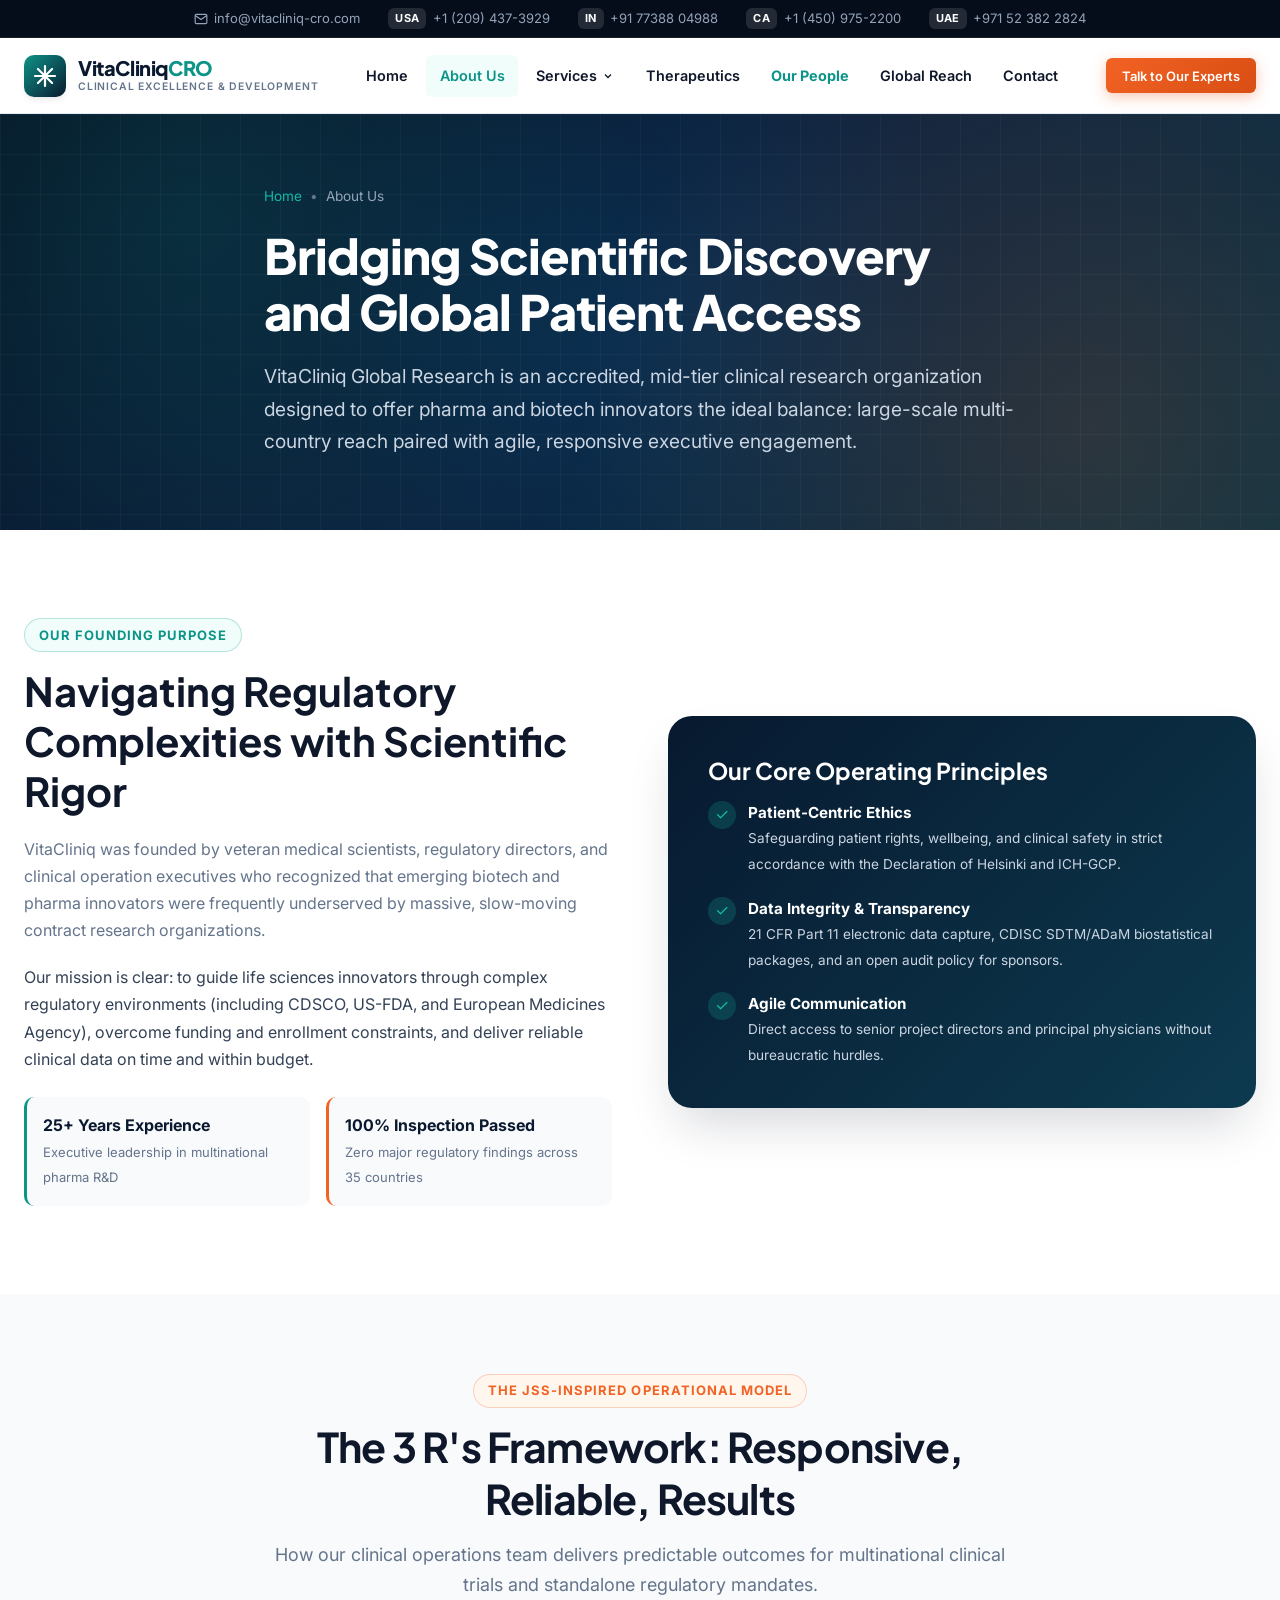
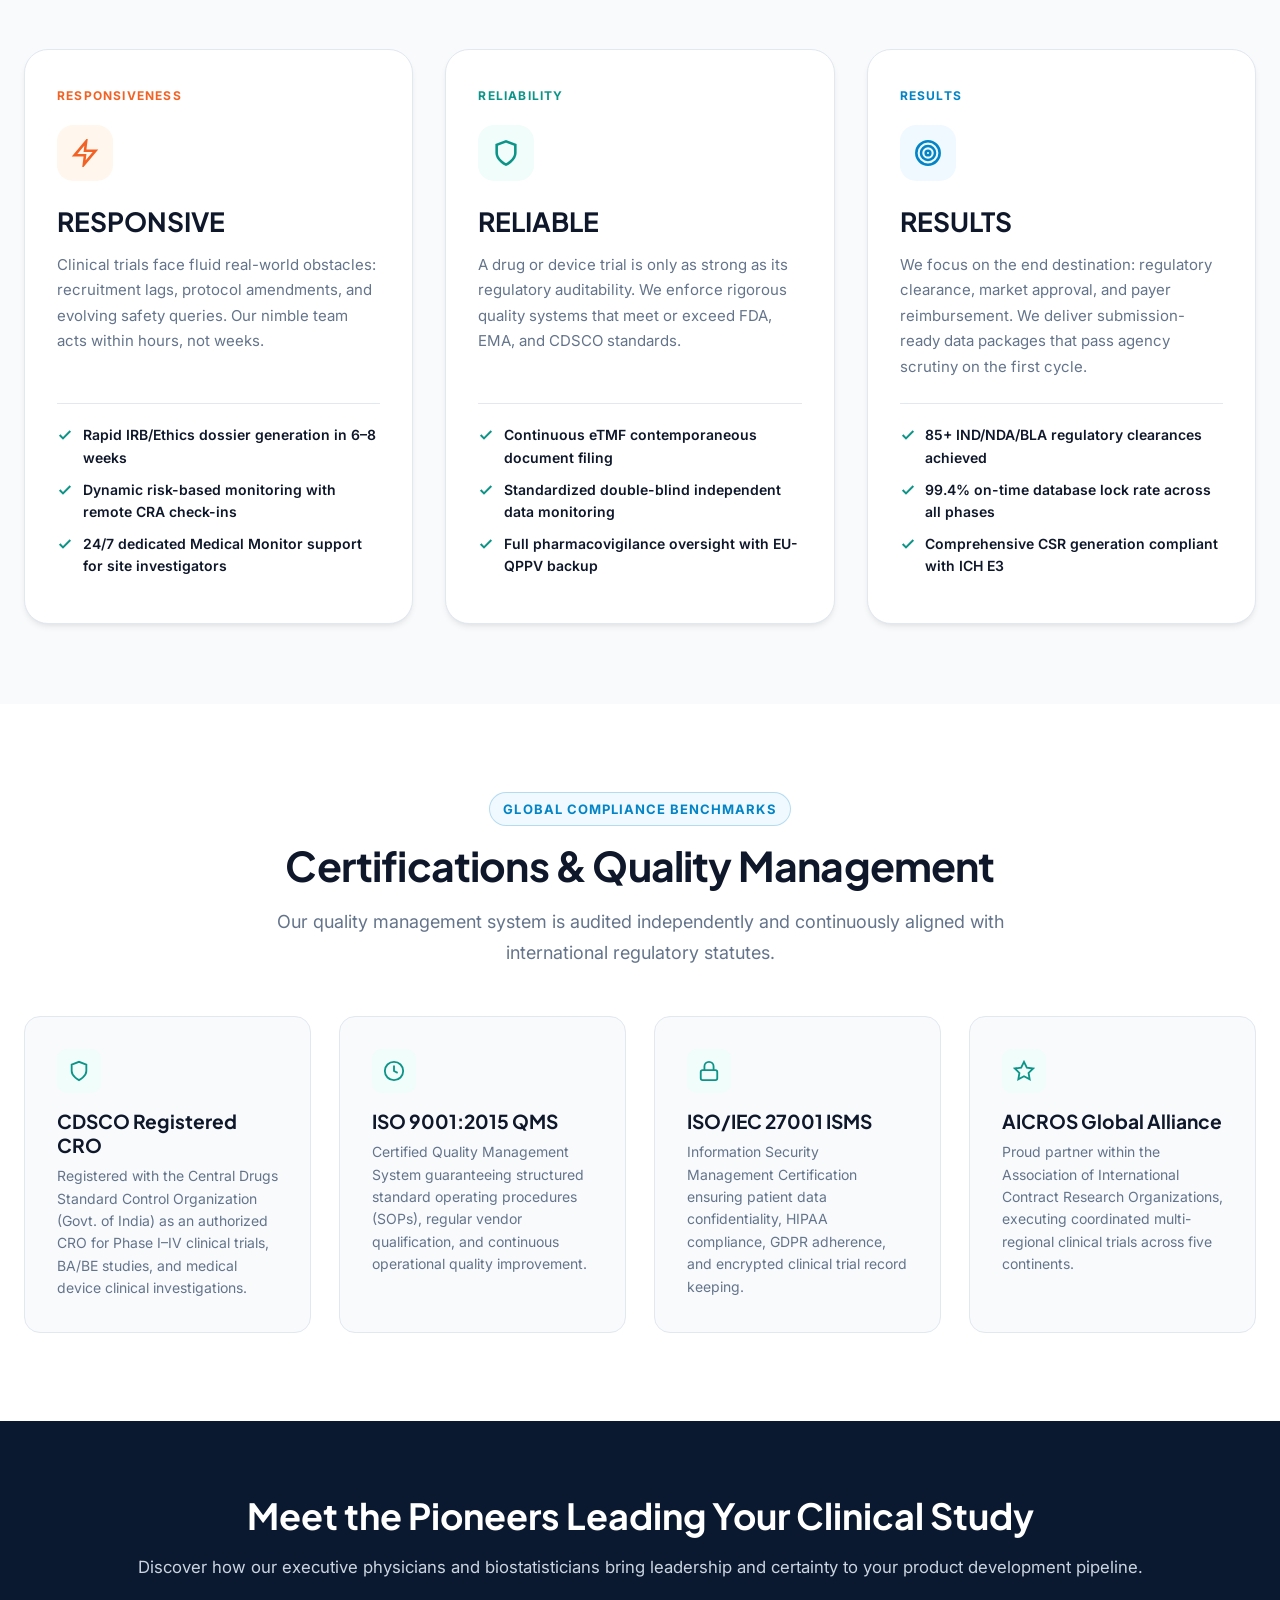
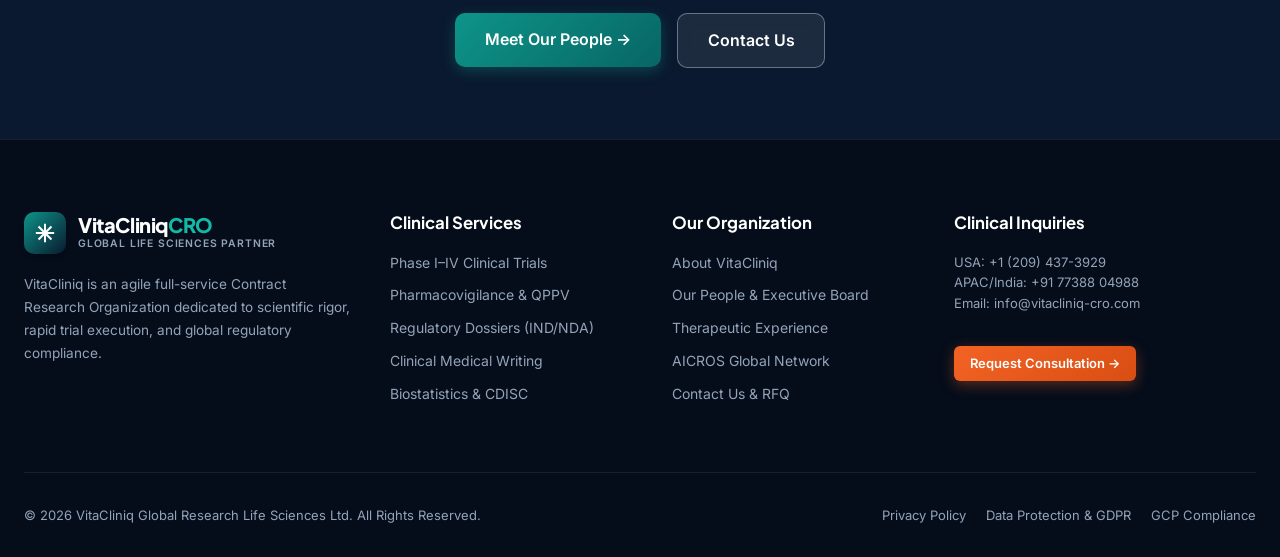
==== about.html @ 027fb586 "Initial commit: VitaCliniq Global Research suite" ====
<!DOCTYPE html>
<html lang="en">
<head>
  <meta charset="UTF-8">
  <meta name="viewport" content="width=device-width, initial-scale=1.0">
  <title>About Us | VitaCliniq Global Research CRO</title>
  <meta name="description" content="Learn about VitaCliniq Global Research, our mission, scientific governance, CDSCO/FDA compliance, and the 3 R's methodology: Responsive, Reliable, Results.">
  <link rel="icon" type="image/svg+xml" href="data:image/svg+xml,<svg xmlns='http://www.w3.org/2000/svg' viewBox='0 0 24 24' fill='%230d9488'><path d='M19 10.5V8.8C19 4.9 15.9 1.8 12 1.8S5 4.9 5 8.8v1.7C3.3 11.2 2 13 2 15c0 2.8 2.2 5 5 5h10c2.8 0 5-2.2 5-5 0-2-1.3-3.8-3-4.5z'/></svg>">
  <link rel="preconnect" href="https://fonts.googleapis.com">
  <link rel="preconnect" href="https://fonts.gstatic.com" crossorigin>
  <link href="https://fonts.googleapis.com/css2?family=Inter:wght@400;500;600;700&family=Plus+Jakarta+Sans:wght@600;700;800&display=swap" rel="stylesheet">
  <link rel="stylesheet" href="css/style.css">
</head>
<body>

  <!-- Top Announcement Bar -->
    <!-- Top Announcement Bar -->
  <aside class="top-bar" aria-label="International Contact Information">
    <div class="container top-bar-content">
      <div class="top-bar-contacts">
        <span class="contact-item">
          <svg width="14" height="14" viewBox="0 0 24 24" fill="none" stroke="currentColor" stroke-width="2"><path d="M4 4h16c1.1 0 2 .9 2 2v12c0 1.1-.9 2-2 2H4c-1.1 0-2-.9-2-2V6c0-1.1.9-2 2-2z"/><polyline points="22,6 12,13 2,6"/></svg>
          <a href="mailto:info@vitacliniq-cro.com">info@vitacliniq-cro.com</a>
        </span>
        <span class="contact-item"><span class="contact-badge">USA</span> <a href="tel:+12094373929">+1 (209) 437-3929</a></span>
        <span class="contact-item"><span class="contact-badge">IN</span> <a href="tel:+917738804988">+91 77388 04988</a></span>
        <span class="contact-item"><span class="contact-badge">CA</span> <a href="tel:+14509752200">+1 (450) 975-2200</a></span>
        <span class="contact-item"><span class="contact-badge">UAE</span> <a href="tel:+971523822824">+971 52 382 2824</a></span>
      </div>
    </div>
  </aside>

  <!-- Sticky Header -->
  <header class="site-header" role="banner">
    <div class="container navbar">
      <a href="index.html" class="brand-logo" aria-label="VitaCliniq Global Research Homepage">
        <div class="logo-icon" aria-hidden="true">
          <svg width="24" height="24" viewBox="0 0 24 24" fill="none" stroke="currentColor" stroke-width="2.2" stroke-linecap="round" stroke-linejoin="round">
            <path d="M12 2v20M2 12h20M4.93 4.93l14.14 14.14M19.07 4.93L4.93 19.07"/>
          </svg>
        </div>
        <div class="brand-text">
          <span class="brand-name">VitaCliniq<span>CRO</span></span>
          <span class="brand-tagline">Clinical Excellence &amp; Development</span>
        </div>
      </a>

      <nav class="nav-menu" role="navigation" aria-label="Primary Navigation">
        <div class="nav-item"><a href="index.html" class="nav-link">Home</a></div>
        <div class="nav-item"><a href="about.html" class="nav-link active">About Us</a></div>
        <div class="nav-item has-dropdown">
          <a href="services.html" class="nav-link">
            Services
            <svg width="12" height="12" viewBox="0 0 24 24" fill="none" stroke="currentColor" stroke-width="2.5"><polyline points="6 9 12 15 18 9"/></svg>
          </a>
          <div class="dropdown-menu">
            <a href="services.html#clinical-trials" class="dropdown-item">Clinical Trials (Phase I–IV)<span class="item-desc">FIH, MRCTs, Monitoring &amp; Feasibility</span></a>
            <a href="services.html#pharmacovigilance" class="dropdown-item">Pharmacovigilance &amp; Safety<span class="item-desc">ICSR, QPPV, RMP &amp; Signal Detection</span></a>
            <a href="services.html#regulatory" class="dropdown-item">Regulatory Affairs<span class="item-desc">FDA IND/NDA, EMA, CDSCO &amp; CE Marking</span></a>
            <a href="services.html#medical-writing" class="dropdown-item">Medical Writing<span class="item-desc">Protocols, CSR, IB &amp; CER Documentation</span></a>
            <a href="services.html#biometrics" class="dropdown-item">Biometrics &amp; Data Science<span class="item-desc">EDC, CDISC SDTM/ADaM &amp; Biostatistics</span></a>
            <a href="services.html#devices" class="dropdown-item">Medical Devices &amp; EU-MDR<span class="item-desc">ISO 14155, CEP/CER &amp; Notified Body Submissions</span></a>
          </div>
        </div>
        <div class="nav-item"><a href="therapeutics.html" class="nav-link">Therapeutics</a></div>
        <div class="nav-item"><a href="our-people.html" class="nav-link" style="color: var(--teal-primary); font-weight: 700;">Our People</a></div>
        <div class="nav-item"><a href="global-reach.html" class="nav-link">Global Reach</a></div>
        <div class="nav-item"><a href="contact.html" class="nav-link">Contact</a></div>

        <div class="mobile-drawer-cta">
          <a href="contact.html" class="btn btn-accent btn-lg" style="width: 100%;">Talk to Our Experts</a>
        </div>
      </nav>

      <div class="header-actions">
        <a href="contact.html" class="btn btn-accent btn-sm">Talk to Our Experts</a>
      </div>

      <button class="hamburger-btn" aria-label="Toggle navigation menu" aria-expanded="false">
        <span></span><span></span><span></span>
      </button>
    </div>
  </header>

  <div class="nav-backdrop"></div>

  <!-- Page Hero Banner -->
  <section class="page-hero">
    <div class="hero-bg-shapes"></div>
    <div class="hero-grid-pattern"></div>
    <div class="container page-hero-content">
      <nav class="breadcrumb-trail" aria-label="Breadcrumb">
        <a href="index.html">Home</a>
        <span class="breadcrumb-sep">&bull;</span>
        <span>About Us</span>
      </nav>
      <h1 class="page-hero-title">Bridging Scientific Discovery and Global Patient Access</h1>
      <p class="page-hero-desc">
        VitaCliniq Global Research is an accredited, mid-tier clinical research organization designed to offer pharma and biotech innovators the ideal balance: large-scale multi-country reach paired with agile, responsive executive engagement.
      </p>
    </div>
  </section>

  <!-- Company Mission & Story (Clinexel & ProRelix Inspired) -->
  <section style="padding: 5.5rem 0; background: #ffffff;">
    <div class="container">
      <div style="display: grid; grid-template-columns: 1fr 1fr; gap: 3.5rem; align-items: center;" class="footprint-layout">
        <div>
          <span class="section-tag">Our Founding Purpose</span>
          <h2 style="font-size: clamp(1.85rem, 3.2vw, 2.5rem); margin-bottom: 1.25rem;">Navigating Regulatory Complexities with Scientific Rigor</h2>
          <p style="color: var(--text-muted); line-height: 1.7; margin-bottom: 1.25rem;">
            VitaCliniq was founded by veteran medical scientists, regulatory directors, and clinical operation executives who recognized that emerging biotech and pharma innovators were frequently underserved by massive, slow-moving contract research organizations.
          </p>
          <p style="color: var(--text-body); line-height: 1.7; margin-bottom: 1.5rem;">
            Our mission is clear: to guide life sciences innovators through complex regulatory environments (including CDSCO, US-FDA, and European Medicines Agency), overcome funding and enrollment constraints, and deliver reliable clinical data on time and within budget.
          </p>
          <div style="display: grid; grid-template-columns: 1fr 1fr; gap: 1rem;">
            <div style="padding: 1rem; background: var(--bg-body); border-radius: var(--radius-md); border-left: 3px solid var(--teal-primary);">
              <strong style="color: var(--primary-navy); display: block; font-size: 1rem;">25+ Years Experience</strong>
              <span style="font-size: 0.8125rem; color: var(--text-muted);">Executive leadership in multinational pharma R&amp;D</span>
            </div>
            <div style="padding: 1rem; background: var(--bg-body); border-radius: var(--radius-md); border-left: 3px solid var(--orange-accent);">
              <strong style="color: var(--primary-navy); display: block; font-size: 1rem;">100% Inspection Passed</strong>
              <span style="font-size: 0.8125rem; color: var(--text-muted);">Zero major regulatory findings across 35 countries</span>
            </div>
          </div>
        </div>

        <div style="background: linear-gradient(135deg, #07192f 0%, #0d3a4f 100%); padding: 2.5rem; border-radius: var(--radius-xl); color: #fff; box-shadow: var(--shadow-xl);">
          <h3 style="color: #fff; font-size: 1.45rem; margin-bottom: 1rem;">Our Core Operating Principles</h3>
          <ul style="display: flex; flex-direction: column; gap: 1.25rem;">
            <li style="display: flex; gap: 0.75rem;">
              <div style="width: 28px; height: 28px; background: rgba(20,184,166,0.2); border-radius: 50%; display: flex; align-items: center; justify-content: center; color: var(--teal-accent); flex-shrink: 0;">✓</div>
              <div>
                <strong style="color: #fff; display: block; font-size: 0.95rem;">Patient-Centric Ethics</strong>
                <span style="font-size: 0.85rem; color: #cbd5e1;">Safeguarding patient rights, wellbeing, and clinical safety in strict accordance with the Declaration of Helsinki and ICH-GCP.</span>
              </div>
            </li>
            <li style="display: flex; gap: 0.75rem;">
              <div style="width: 28px; height: 28px; background: rgba(20,184,166,0.2); border-radius: 50%; display: flex; align-items: center; justify-content: center; color: var(--teal-accent); flex-shrink: 0;">✓</div>
              <div>
                <strong style="color: #fff; display: block; font-size: 0.95rem;">Data Integrity &amp; Transparency</strong>
                <span style="font-size: 0.85rem; color: #cbd5e1;">21 CFR Part 11 electronic data capture, CDISC SDTM/ADaM biostatistical packages, and an open audit policy for sponsors.</span>
              </div>
            </li>
            <li style="display: flex; gap: 0.75rem;">
              <div style="width: 28px; height: 28px; background: rgba(20,184,166,0.2); border-radius: 50%; display: flex; align-items: center; justify-content: center; color: var(--teal-accent); flex-shrink: 0;">✓</div>
              <div>
                <strong style="color: #fff; display: block; font-size: 0.95rem;">Agile Communication</strong>
                <span style="font-size: 0.85rem; color: #cbd5e1;">Direct access to senior project directors and principal physicians without bureaucratic hurdles.</span>
              </div>
            </li>
          </ul>
        </div>
      </div>
    </div>
  </section>

  <!-- The 3 R's Framework (JSS Inspiration) -->
  <section class="pillars-section" id="methodology">
    <div class="container">
      <div class="section-header">
        <span class="section-tag tag-orange">The JSS-Inspired Operational Model</span>
        <h2 class="section-title">The 3 R's Framework: Responsive, Reliable, Results</h2>
        <p class="section-subtitle">
          How our clinical operations team delivers predictable outcomes for multinational clinical trials and standalone regulatory mandates.
        </p>
      </div>

      <div class="pillars-grid">
        <article class="pillar-card pillar-responsive">
          <span class="pillar-tag">Responsiveness</span>
          <div class="pillar-icon-box">
            <svg width="28" height="28" viewBox="0 0 24 24" fill="none" stroke="currentColor" stroke-width="2.2"><polygon points="13 2 3 14 12 14 11 22 21 10 12 10 13 2"/></svg>
          </div>
          <h3 class="pillar-title">RESPONSIVE</h3>
          <p class="pillar-desc">
            Clinical trials face fluid real-world obstacles: recruitment lags, protocol amendments, and evolving safety queries. Our nimble team acts within hours, not weeks.
          </p>
          <div class="pillar-points">
            <div class="pillar-point-item"><svg width="16" height="16" viewBox="0 0 24 24" fill="none" stroke="currentColor" stroke-width="3"><polyline points="20 6 9 17 4 12"/></svg><span>Rapid IRB/Ethics dossier generation in 6–8 weeks</span></div>
            <div class="pillar-point-item"><svg width="16" height="16" viewBox="0 0 24 24" fill="none" stroke="currentColor" stroke-width="3"><polyline points="20 6 9 17 4 12"/></svg><span>Dynamic risk-based monitoring with remote CRA check-ins</span></div>
            <div class="pillar-point-item"><svg width="16" height="16" viewBox="0 0 24 24" fill="none" stroke="currentColor" stroke-width="3"><polyline points="20 6 9 17 4 12"/></svg><span>24/7 dedicated Medical Monitor support for site investigators</span></div>
          </div>
        </article>

        <article class="pillar-card pillar-reliable">
          <span class="pillar-tag">Reliability</span>
          <div class="pillar-icon-box">
            <svg width="28" height="28" viewBox="0 0 24 24" fill="none" stroke="currentColor" stroke-width="2.2"><path d="M12 22s8-4 8-10V5l-8-3-8 3v7c0 6 8 10 8 10z"/></svg>
          </div>
          <h3 class="pillar-title">RELIABLE</h3>
          <p class="pillar-desc">
            A drug or device trial is only as strong as its regulatory auditability. We enforce rigorous quality systems that meet or exceed FDA, EMA, and CDSCO standards.
          </p>
          <div class="pillar-points">
            <div class="pillar-point-item"><svg width="16" height="16" viewBox="0 0 24 24" fill="none" stroke="currentColor" stroke-width="3"><polyline points="20 6 9 17 4 12"/></svg><span>Continuous eTMF contemporaneous document filing</span></div>
            <div class="pillar-point-item"><svg width="16" height="16" viewBox="0 0 24 24" fill="none" stroke="currentColor" stroke-width="3"><polyline points="20 6 9 17 4 12"/></svg><span>Standardized double-blind independent data monitoring</span></div>
            <div class="pillar-point-item"><svg width="16" height="16" viewBox="0 0 24 24" fill="none" stroke="currentColor" stroke-width="3"><polyline points="20 6 9 17 4 12"/></svg><span>Full pharmacovigilance oversight with EU-QPPV backup</span></div>
          </div>
        </article>

        <article class="pillar-card pillar-results">
          <span class="pillar-tag">Results</span>
          <div class="pillar-icon-box">
            <svg width="28" height="28" viewBox="0 0 24 24" fill="none" stroke="currentColor" stroke-width="2.2"><circle cx="12" cy="12" r="10"/><circle cx="12" cy="12" r="6"/><circle cx="12" cy="12" r="2"/></svg>
          </div>
          <h3 class="pillar-title">RESULTS</h3>
          <p class="pillar-desc">
            We focus on the end destination: regulatory clearance, market approval, and payer reimbursement. We deliver submission-ready data packages that pass agency scrutiny on the first cycle.
          </p>
          <div class="pillar-points">
            <div class="pillar-point-item"><svg width="16" height="16" viewBox="0 0 24 24" fill="none" stroke="currentColor" stroke-width="3"><polyline points="20 6 9 17 4 12"/></svg><span>85+ IND/NDA/BLA regulatory clearances achieved</span></div>
            <div class="pillar-point-item"><svg width="16" height="16" viewBox="0 0 24 24" fill="none" stroke="currentColor" stroke-width="3"><polyline points="20 6 9 17 4 12"/></svg><span>99.4% on-time database lock rate across all phases</span></div>
            <div class="pillar-point-item"><svg width="16" height="16" viewBox="0 0 24 24" fill="none" stroke="currentColor" stroke-width="3"><polyline points="20 6 9 17 4 12"/></svg><span>Comprehensive CSR generation compliant with ICH E3</span></div>
          </div>
        </article>
      </div>
    </div>
  </section>

  <!-- Quality & Certifications Section (Clinexel style) -->
  <section style="padding: 5.5rem 0; background: #ffffff;">
    <div class="container">
      <div class="section-header">
        <span class="section-tag tag-blue">Global Compliance Benchmarks</span>
        <h2 class="section-title">Certifications &amp; Quality Management</h2>
        <p class="section-subtitle">
          Our quality management system is audited independently and continuously aligned with international regulatory statutes.
        </p>
      </div>

      <div style="display: grid; grid-template-columns: repeat(auto-fit, minmax(280px, 1fr)); gap: 1.75rem;">
        <div style="background: var(--bg-body); border: 1px solid var(--border-light); padding: 2rem; border-radius: var(--radius-lg);">
          <div style="width: 44px; height: 44px; background: var(--teal-light-bg); border-radius: var(--radius-md); display: flex; align-items: center; justify-content: center; color: var(--teal-primary); margin-bottom: 1rem;">
            <svg width="22" height="22" viewBox="0 0 24 24" fill="none" stroke="currentColor" stroke-width="2"><path d="M12 22s8-4 8-10V5l-8-3-8 3v7c0 6 8 10 8 10z"/></svg>
          </div>
          <h3 style="font-size: 1.2rem; margin-bottom: 0.5rem;">CDSCO Registered CRO</h3>
          <p style="font-size: 0.875rem; color: var(--text-muted); line-height: 1.6;">
            Registered with the Central Drugs Standard Control Organization (Govt. of India) as an authorized CRO for Phase I–IV clinical trials, BA/BE studies, and medical device clinical investigations.
          </p>
        </div>

        <div style="background: var(--bg-body); border: 1px solid var(--border-light); padding: 2rem; border-radius: var(--radius-lg);">
          <div style="width: 44px; height: 44px; background: var(--teal-light-bg); border-radius: var(--radius-md); display: flex; align-items: center; justify-content: center; color: var(--teal-primary); margin-bottom: 1rem;">
            <svg width="22" height="22" viewBox="0 0 24 24" fill="none" stroke="currentColor" stroke-width="2"><circle cx="12" cy="12" r="10"/><path d="M12 6v6l4 2"/></svg>
          </div>
          <h3 style="font-size: 1.2rem; margin-bottom: 0.5rem;">ISO 9001:2015 QMS</h3>
          <p style="font-size: 0.875rem; color: var(--text-muted); line-height: 1.6;">
            Certified Quality Management System guaranteeing structured standard operating procedures (SOPs), regular vendor qualification, and continuous operational quality improvement.
          </p>
        </div>

        <div style="background: var(--bg-body); border: 1px solid var(--border-light); padding: 2rem; border-radius: var(--radius-lg);">
          <div style="width: 44px; height: 44px; background: var(--teal-light-bg); border-radius: var(--radius-md); display: flex; align-items: center; justify-content: center; color: var(--teal-primary); margin-bottom: 1rem;">
            <svg width="22" height="22" viewBox="0 0 24 24" fill="none" stroke="currentColor" stroke-width="2"><rect x="3" y="11" width="18" height="11" rx="2" ry="2"/><path d="M7 11V7a5 5 0 0 1 10 0v4"/></svg>
          </div>
          <h3 style="font-size: 1.2rem; margin-bottom: 0.5rem;">ISO/IEC 27001 ISMS</h3>
          <p style="font-size: 0.875rem; color: var(--text-muted); line-height: 1.6;">
            Information Security Management Certification ensuring patient data confidentiality, HIPAA compliance, GDPR adherence, and encrypted clinical trial record keeping.
          </p>
        </div>

        <div style="background: var(--bg-body); border: 1px solid var(--border-light); padding: 2rem; border-radius: var(--radius-lg);">
          <div style="width: 44px; height: 44px; background: var(--teal-light-bg); border-radius: var(--radius-md); display: flex; align-items: center; justify-content: center; color: var(--teal-primary); margin-bottom: 1rem;">
            <svg width="22" height="22" viewBox="0 0 24 24" fill="none" stroke="currentColor" stroke-width="2"><polygon points="12 2 15.09 8.26 22 9.27 17 14.14 18.18 21.02 12 17.77 5.82 21.02 7 14.14 2 9.27 8.91 8.26 12 2"/></svg>
          </div>
          <h3 style="font-size: 1.2rem; margin-bottom: 0.5rem;">AICROS Global Alliance</h3>
          <p style="font-size: 0.875rem; color: var(--text-muted); line-height: 1.6;">
            Proud partner within the Association of International Contract Research Organizations, executing coordinated multi-regional clinical trials across five continents.
          </p>
        </div>
      </div>
    </div>
  </section>

  <!-- CTA Banner -->
  <section style="background: var(--primary-navy); color: #fff; padding: 4.5rem 0; text-align: center;">
    <div class="container container-narrow">
      <h2 style="font-size: 2.25rem; color: #fff; margin-bottom: 1rem;">Meet the Pioneers Leading Your Clinical Study</h2>
      <p style="color: #cbd5e1; font-size: 1.05rem; margin-bottom: 2rem;">
        Discover how our executive physicians and biostatisticians bring leadership and certainty to your product development pipeline.
      </p>
      <div style="display: flex; gap: 1rem; justify-content: center; flex-wrap: wrap;">
        <a href="our-people.html" class="btn btn-primary btn-lg">Meet Our People &rarr;</a>
        <a href="contact.html" class="btn btn-outline-white btn-lg">Contact Us</a>
      </div>
    </div>
  </section>

  <!-- Footer -->
  <footer class="site-footer">
    <div class="container">
      <div class="footer-top-grid">
        <div class="footer-brand-col">
          <div class="brand-logo" style="margin-bottom: 1rem;">
            <div class="logo-icon"><svg width="22" height="22" viewBox="0 0 24 24" fill="none" stroke="currentColor" stroke-width="2.2"><path d="M12 2v20M2 12h20M4.93 4.93l14.14 14.14M19.07 4.93L4.93 19.07"/></svg></div>
            <div class="brand-text">
              <span class="brand-name" style="color: #fff;">VitaCliniq<span style="color: var(--teal-accent);">CRO</span></span>
              <span class="brand-tagline" style="color: #94a3b8;">Global Life Sciences Partner</span>
            </div>
          </div>
          <p>VitaCliniq is an agile full-service Contract Research Organization dedicated to scientific rigor, rapid trial execution, and global regulatory compliance.</p>
        </div>
        <div>
          <h4 class="footer-title">Clinical Services</h4>
          <ul class="footer-links-list">
            <li><a href="services.html#clinical-trials">Phase I–IV Clinical Trials</a></li>
            <li><a href="services.html#pharmacovigilance">Pharmacovigilance &amp; QPPV</a></li>
            <li><a href="services.html#regulatory">Regulatory Dossiers (IND/NDA)</a></li>
            <li><a href="services.html#medical-writing">Clinical Medical Writing</a></li>
            <li><a href="services.html#biometrics">Biostatistics &amp; CDISC</a></li>
          </ul>
        </div>
        <div>
          <h4 class="footer-title">Our Organization</h4>
          <ul class="footer-links-list">
            <li><a href="about.html">About VitaCliniq</a></li>
            <li><a href="our-people.html">Our People &amp; Executive Board</a></li>
            <li><a href="therapeutics.html">Therapeutic Experience</a></li>
            <li><a href="global-reach.html">AICROS Global Network</a></li>
            <li><a href="contact.html">Contact Us &amp; RFQ</a></li>
          </ul>
        </div>
        <div class="footer-newsletter">
          <h4 class="footer-title">Clinical Inquiries</h4>
          <p>USA: +1 (209) 437-3929<br>APAC/India: +91 77388 04988<br>Email: info@vitacliniq-cro.com</p>
          <a href="contact.html" class="btn btn-accent btn-sm" style="margin-top: 1rem;">Request Consultation &rarr;</a>
        </div>
      </div>
      <div class="footer-bottom-bar">
        <div>&copy; 2026 VitaCliniq Global Research Life Sciences Ltd. All Rights Reserved.</div>
        <div class="footer-legal-links">
          <a href="#">Privacy Policy</a>
          <a href="#">Data Protection &amp; GDPR</a>
          <a href="#">GCP Compliance</a>
        </div>
      </div>
    </div>
  </footer>

  <script src="js/main.js"></script>
</body>
</html>
---- css/style.css ----
/* ==========================================================================
   CLINEXEL + JSS + PRORELIX SYNTHESIS CLINICAL RESEARCH ORGANIZATION TEMPLATE
   Theme: VitaCliniq Research Global CRO (Multi-Page & Fully Responsive)
   ========================================================================== */

:root {
  /* Core Clinical Brand Colors */
  --primary-navy: #0a192f;
  --primary-navy-dark: #050d1a;
  --primary-navy-light: #162c4e;
  
  /* ProRelix Life Science Teal */
  --teal-primary: #0d9488;
  --teal-accent: #14b8a6;
  --teal-dark: #086665;
  --teal-light-bg: #f0fdfa;
  --teal-glow: rgba(20, 184, 166, 0.25);

  /* JSS Energetic Clinical Orange */
  --orange-accent: #f26224;
  --orange-hover: #d94e13;
  --orange-light: #fff7ed;
  --orange-glow: rgba(242, 98, 36, 0.25);

  /* Clinexel Trust Blue */
  --blue-primary: #0284c7;
  --blue-light: #38bdf8;
  --blue-dark: #0369a1;
  --blue-light-bg: #f0f9ff;

  /* Neutrals & Typography */
  --text-dark: #0f172a;
  --text-body: #334155;
  --text-muted: #64748b;
  --text-light: #94a3b8;
  --text-white: #ffffff;

  --bg-body: #f8fafc;
  --bg-card: #ffffff;
  --bg-subtle: #f1f5f9;
  --bg-dark-surface: #0e1e38;

  --border-light: #e2e8f0;
  --border-medium: #cbd5e1;
  --border-focus: #0d9488;

  /* Elevations */
  --shadow-xs: 0 1px 2px 0 rgba(0, 0, 0, 0.05);
  --shadow-sm: 0 4px 6px -1px rgba(0, 0, 0, 0.07), 0 2px 4px -2px rgba(0, 0, 0, 0.05);
  --shadow-md: 0 10px 15px -3px rgba(0, 0, 0, 0.08), 0 4px 6px -4px rgba(0, 0, 0, 0.04);
  --shadow-lg: 0 20px 25px -5px rgba(0, 0, 0, 0.1), 0 8px 10px -6px rgba(0, 0, 0, 0.04);
  --shadow-xl: 0 25px 50px -12px rgba(15, 23, 42, 0.18);

  /* Radii & Transitions */
  --radius-sm: 6px;
  --radius-md: 10px;
  --radius-lg: 16px;
  --radius-xl: 24px;
  --radius-full: 9999px;

  --transition-fast: 0.15s ease-in-out;
  --transition-base: 0.25s ease-in-out;
  --transition-smooth: 0.35s cubic-bezier(0.16, 1, 0.3, 1);

  /* Fonts */
  --font-sans: 'Inter', -apple-system, BlinkMacSystemFont, 'Segoe UI', Roboto, Helvetica, Arial, sans-serif;
  --font-heading: 'Plus Jakarta Sans', var(--font-sans);
}

/* ==========================================================================
   Base Styles & Reset
   ========================================================================== */
*, *::before, *::after {
  box-sizing: border-box;
  margin: 0;
  padding: 0;
}

html {
  font-size: 16px;
  scroll-behavior: smooth;
  scroll-padding-top: 85px;
  -webkit-text-size-adjust: 100%;
}

body {
  font-family: var(--font-sans);
  color: var(--text-body);
  background-color: var(--bg-body);
  line-height: 1.6;
  overflow-x: hidden;
  width: 100%;
  position: relative;
  -webkit-font-smoothing: antialiased;
}

body.menu-open {
  overflow: hidden;
}

img, svg {
  display: block;
  max-width: 100%;
  height: auto;
}

a {
  color: inherit;
  text-decoration: none;
  transition: color var(--transition-fast), background-color var(--transition-fast), border-color var(--transition-fast);
}

/* Prevent iOS Zoom on Inputs */
button, input, select, textarea {
  font: inherit;
  color: inherit;
  font-size: 1rem;
}

button {
  cursor: pointer;
  border: none;
  background: none;
}

ul, ol {
  list-style: none;
}

.container {
  width: 100%;
  max-width: 1280px;
  margin-left: auto;
  margin-right: auto;
  padding-left: 1.5rem;
  padding-right: 1.5rem;
}

@media (max-width: 768px) {
  .container {
    padding-left: 1rem;
    padding-right: 1rem;
  }
}

/* ==========================================================================
   Typography & Shared Utilities
   ========================================================================== */
h1, h2, h3, h4, h5, h6 {
  font-family: var(--font-heading);
  color: var(--text-dark);
  font-weight: 700;
  line-height: 1.25;
}

.section-tag {
  display: inline-flex;
  align-items: center;
  gap: 0.5rem;
  font-size: 0.8125rem;
  font-weight: 700;
  text-transform: uppercase;
  letter-spacing: 0.08em;
  color: var(--teal-primary);
  background: var(--teal-light-bg);
  border: 1px solid rgba(13, 148, 136, 0.25);
  padding: 0.35rem 0.85rem;
  border-radius: var(--radius-full);
  margin-bottom: 0.85rem;
}

.section-tag.tag-orange {
  color: var(--orange-accent);
  background: var(--orange-light);
  border-color: rgba(242, 98, 36, 0.25);
}

.section-tag.tag-blue {
  color: var(--blue-primary);
  background: var(--blue-light-bg);
  border-color: rgba(2, 132, 199, 0.25);
}

.section-header {
  text-align: center;
  max-width: 760px;
  margin: 0 auto 3rem auto;
}

.section-header.text-left {
  text-align: left;
  margin-left: 0;
}

.section-title {
  font-size: clamp(1.85rem, 3.2vw, 2.65rem);
  letter-spacing: -0.02em;
  margin-bottom: 1rem;
}

.section-subtitle {
  font-size: clamp(0.95rem, 1.8vw, 1.125rem);
  color: var(--text-muted);
  line-height: 1.7;
}

.text-gradient {
  background: linear-gradient(135deg, var(--teal-accent) 0%, #38bdf8 100%);
  -webkit-background-clip: text;
  -webkit-text-fill-color: transparent;
}

.text-gradient-warm {
  background: linear-gradient(135deg, var(--orange-accent) 0%, #f43f5e 100%);
  -webkit-background-clip: text;
  -webkit-text-fill-color: transparent;
}

/* Common Buttons */
.btn {
  display: inline-flex;
  align-items: center;
  justify-content: center;
  gap: 0.6rem;
  font-weight: 600;
  font-size: 0.9375rem;
  padding: 0.75rem 1.5rem;
  border-radius: var(--radius-md);
  transition: all var(--transition-base);
  text-align: center;
  white-space: nowrap;
}

.btn-primary {
  background: linear-gradient(135deg, var(--teal-primary), var(--teal-dark));
  color: var(--text-white);
  box-shadow: 0 4px 14px 0 rgba(13, 148, 136, 0.35);
}
.btn-primary:hover {
  transform: translateY(-2px);
  box-shadow: 0 6px 20px 0 rgba(13, 148, 136, 0.45);
  background: linear-gradient(135deg, var(--teal-accent), var(--teal-primary));
}

.btn-accent {
  background: linear-gradient(135deg, var(--orange-accent), var(--orange-hover));
  color: var(--text-white);
  box-shadow: 0 4px 14px 0 rgba(242, 98, 36, 0.35);
}
.btn-accent:hover {
  transform: translateY(-2px);
  box-shadow: 0 6px 20px 0 rgba(242, 98, 36, 0.45);
}

.btn-outline {
  border: 1.5px solid var(--border-medium);
  color: var(--text-dark);
  background: transparent;
}
.btn-outline:hover {
  background: var(--bg-card);
  border-color: var(--teal-primary);
  color: var(--teal-primary);
  transform: translateY(-2px);
  box-shadow: var(--shadow-sm);
}

.btn-outline-white {
  border: 1.5px solid rgba(255, 255, 255, 0.35);
  color: var(--text-white);
  background: rgba(255, 255, 255, 0.08);
  backdrop-filter: blur(8px);
}
.btn-outline-white:hover {
  background: rgba(255, 255, 255, 0.2);
  border-color: var(--text-white);
  transform: translateY(-2px);
}

.btn-sm {
  font-size: 0.8125rem;
  padding: 0.45rem 1rem;
  border-radius: var(--radius-sm);
}

.btn-lg {
  font-size: 1rem;
  padding: 0.85rem 1.85rem;
  border-radius: var(--radius-md);
}

/* ==========================================================================
   1. TOP ANNOUNCEMENT & CONTACT BAR (Clean & Fully Responsive)
   ========================================================================== */
.top-bar {
  background-color: var(--primary-navy-dark);
  color: var(--text-light);
  font-size: 0.8125rem;
  border-bottom: 1px solid rgba(255, 255, 255, 0.08);
  padding: 0.5rem 0;
  position: relative;
  z-index: 101;
  width: 100%;
}

.top-bar-content {
  display: flex;
  align-items: center;
  justify-content: center;
  width: 100%;
}

.top-bar-contacts,
.top-bar-left {
  display: flex;
  align-items: center;
  justify-content: center;
  gap: 0.85rem 1.75rem;
  flex-wrap: wrap;
  width: 100%;
}

.contact-item {
  display: inline-flex;
  align-items: center;
  gap: 0.4rem;
  white-space: nowrap;
}

.contact-item a {
  color: var(--text-light);
  transition: color var(--transition-fast);
}

.contact-item a:hover {
  color: var(--teal-accent);
}

.contact-badge {
  background: rgba(255, 255, 255, 0.12);
  padding: 0.12rem 0.45rem;
  border-radius: var(--radius-sm);
  font-weight: 700;
  color: var(--text-white);
  font-size: 0.6875rem;
  letter-spacing: 0.03em;
}

/* Tablet & Mobile Responsiveness */
@media (max-width: 768px) {
  .top-bar {
    padding: 0.45rem 0;
  }
  .top-bar-contacts,
  .top-bar-left {
    gap: 0.5rem 1.25rem;
    justify-content: center;
  }
}

@media (max-width: 520px) {
  .top-bar {
    padding: 0.4rem 0;
    font-size: 0.775rem;
  }
  .top-bar-contacts,
  .top-bar-left {
    gap: 0.4rem 0.85rem;
  }
  .contact-item svg {
    width: 13px;
    height: 13px;
  }
}

/* ==========================================================================
   2. MAIN STICKY NAVIGATION HEADER & MOBILE DRAWER
   ========================================================================== */
.site-header {
  position: sticky;
  top: 0;
  width: 100%;
  background: rgba(255, 255, 255, 0.96);
  backdrop-filter: blur(14px);
  -webkit-backdrop-filter: blur(14px);
  border-bottom: 1px solid var(--border-light);
  z-index: 100;
  transition: all var(--transition-base);
}

.site-header.scrolled {
  box-shadow: 0 4px 20px -2px rgba(15, 23, 42, 0.08);
  background: rgba(255, 255, 255, 0.98);
}

.navbar {
  display: flex;
  align-items: center;
  justify-content: space-between;
  height: 75px;
  gap: 1rem;
}

/* Brand Logo */
.brand-logo {
  display: flex;
  align-items: center;
  gap: 0.75rem;
  text-decoration: none;
  flex-shrink: 0;
}

.logo-icon {
  width: 42px;
  height: 42px;
  background: linear-gradient(135deg, var(--teal-primary), var(--primary-navy));
  border-radius: var(--radius-md);
  display: flex;
  align-items: center;
  justify-content: center;
  color: var(--text-white);
  box-shadow: var(--shadow-sm);
  position: relative;
  overflow: hidden;
  flex-shrink: 0;
}

.brand-text {
  display: flex;
  flex-direction: column;
}

.brand-name {
  font-family: var(--font-heading);
  font-size: 1.25rem;
  font-weight: 800;
  letter-spacing: -0.02em;
  color: var(--primary-navy);
  line-height: 1.1;
}

.brand-name span {
  color: var(--teal-primary);
}

.brand-tagline {
  font-size: 0.65rem;
  letter-spacing: 0.08em;
  text-transform: uppercase;
  color: var(--text-muted);
  font-weight: 600;
}

/* Desktop Navigation Links */
.nav-menu {
  display: flex;
  align-items: center;
  gap: 0.25rem;
}

.nav-item {
  position: relative;
}

.nav-link {
  display: inline-flex;
  align-items: center;
  gap: 0.35rem;
  padding: 0.6rem 0.85rem;
  font-size: 0.9rem;
  font-weight: 600;
  color: var(--text-dark);
  border-radius: var(--radius-sm);
  transition: all var(--transition-fast);
  white-space: nowrap;
}

.nav-link:hover, .nav-link.active {
  color: var(--teal-primary);
  background: var(--teal-light-bg);
}

.nav-link svg {
  transition: transform var(--transition-fast);
}

.nav-item:hover .nav-link svg {
  transform: rotate(180deg);
}

/* Dropdown Menu */
.dropdown-menu {
  position: absolute;
  top: 100%;
  left: 0;
  min-width: 260px;
  background: var(--bg-card);
  border: 1px solid var(--border-light);
  border-radius: var(--radius-md);
  box-shadow: var(--shadow-xl);
  padding: 0.65rem;
  opacity: 0;
  visibility: hidden;
  transform: translateY(8px);
  transition: all var(--transition-base);
  z-index: 105;
}

.nav-item:hover .dropdown-menu {
  opacity: 1;
  visibility: visible;
  transform: translateY(0);
}

.dropdown-item {
  display: block;
  padding: 0.65rem 0.85rem;
  border-radius: var(--radius-sm);
  font-size: 0.875rem;
  font-weight: 600;
  color: var(--text-dark);
  transition: var(--transition-fast);
}

.dropdown-item:hover {
  background: var(--teal-light-bg);
  color: var(--teal-primary);
  transform: translateX(4px);
}

.dropdown-item .item-desc {
  font-size: 0.75rem;
  color: var(--text-muted);
  display: block;
  font-weight: 400;
  margin-top: 0.15rem;
}

.header-actions {
  display: flex;
  align-items: center;
  gap: 0.75rem;
  flex-shrink: 0;
}

/* Modern Hamburger Button */
.hamburger-btn {
  display: none;
  width: 44px;
  height: 44px;
  border-radius: var(--radius-md);
  background: var(--bg-subtle);
  border: 1px solid var(--border-light);
  align-items: center;
  justify-content: center;
  flex-direction: column;
  gap: 5px;
  padding: 0;
  z-index: 110;
  transition: var(--transition-fast);
}

.hamburger-btn span {
  display: block;
  width: 22px;
  height: 2.2px;
  background: var(--primary-navy);
  border-radius: 2px;
  transition: transform var(--transition-base), opacity var(--transition-base);
}

.hamburger-btn.active span:nth-child(1) {
  transform: translateY(7.2px) rotate(45deg);
}
.hamburger-btn.active span:nth-child(2) {
  opacity: 0;
}
.hamburger-btn.active span:nth-child(3) {
  transform: translateY(-7.2px) rotate(-45deg);
}

/* Mobile Navigation Backdrop Overlay */
.nav-backdrop {
  position: fixed;
  inset: 0;
  background: rgba(5, 13, 26, 0.65);
  backdrop-filter: blur(4px);
  -webkit-backdrop-filter: blur(4px);
  z-index: 104;
  opacity: 0;
  visibility: hidden;
  transition: all var(--transition-base);
}

.nav-backdrop.active {
  opacity: 1;
  visibility: visible;
}

/* Mobile Navigation Drawer */
@media (max-width: 1024px) {
  .hamburger-btn {
    display: flex;
  }

  .nav-menu {
    position: fixed;
    top: 0;
    right: -320px;
    width: 300px;
    height: 100vh;
    background: #ffffff;
    box-shadow: -8px 0 24px rgba(0, 0, 0, 0.15);
    flex-direction: column;
    align-items: stretch;
    padding: 5.5rem 1.5rem 2rem 1.5rem;
    overflow-y: auto;
    z-index: 105;
    transition: right var(--transition-smooth);
    gap: 0.35rem;
  }

  .nav-menu.open {
    right: 0;
  }

  .nav-item {
    width: 100%;
  }

  .nav-link {
    width: 100%;
    justify-content: space-between;
    padding: 0.85rem 1rem;
    font-size: 1rem;
    border-radius: var(--radius-md);
  }

  .dropdown-menu {
    position: static;
    opacity: 1;
    visibility: visible;
    transform: none;
    box-shadow: none;
    border: none;
    background: var(--bg-subtle);
    padding: 0.5rem;
    margin-top: 0.25rem;
    display: none;
  }

  .nav-item.open-sub .dropdown-menu {
    display: block;
  }

  .nav-item.open-sub .nav-link svg {
    transform: rotate(180deg);
  }

  .header-actions .btn {
    display: none;
  }

  .mobile-drawer-cta {
    display: block;
    margin-top: 1.5rem;
    padding-top: 1.5rem;
    border-top: 1px solid var(--border-light);
  }
}

@media (min-width: 1025px) {
  .mobile-drawer-cta {
    display: none;
  }
}

/* ==========================================================================
   PAGE HERO BANNER (For Multi-Page Inner Pages: About, Services, etc.)
   ========================================================================== */
.page-hero {
  position: relative;
  background: linear-gradient(135deg, #071224 0%, #0c2340 50%, #083344 100%);
  color: var(--text-white);
  padding: 4.5rem 0 4.5rem 0;
  overflow: hidden;
}

.page-hero-content {
  position: relative;
  z-index: 2;
  max-width: 800px;
}

.breadcrumb-trail {
  display: flex;
  align-items: center;
  gap: 0.5rem;
  font-size: 0.85rem;
  color: #94a3b8;
  margin-bottom: 1.25rem;
  flex-wrap: wrap;
}

.breadcrumb-trail a {
  color: var(--teal-accent);
}
.breadcrumb-trail a:hover {
  text-decoration: underline;
}

.breadcrumb-sep {
  color: #64748b;
}

.page-hero-title {
  font-size: clamp(2rem, 3.8vw, 3.25rem);
  font-weight: 800;
  line-height: 1.15;
  color: #ffffff;
  margin-bottom: 1.25rem;
  letter-spacing: -0.02em;
}

.page-hero-desc {
  font-size: clamp(1rem, 1.8vw, 1.2rem);
  line-height: 1.7;
  color: #cbd5e1;
}

/* ==========================================================================
   3. HERO SECTION (Home Page)
   ========================================================================== */
.hero-section {
  position: relative;
  background: linear-gradient(135deg, #071224 0%, #0c2340 50%, #083344 100%);
  color: var(--text-white);
  padding: 4.5rem 0 5.5rem 0;
  overflow: hidden;
}

.hero-bg-shapes {
  position: absolute;
  inset: 0;
  pointer-events: none;
  background-image: 
    radial-gradient(circle at 15% 25%, rgba(13, 148, 136, 0.22) 0%, transparent 40%),
    radial-gradient(circle at 85% 75%, rgba(242, 98, 36, 0.18) 0%, transparent 45%),
    radial-gradient(circle at 50% 50%, rgba(2, 132, 199, 0.15) 0%, transparent 50%);
  opacity: 0.85;
}

.hero-grid-pattern {
  position: absolute;
  inset: 0;
  background-image: linear-gradient(rgba(255, 255, 255, 0.03) 1px, transparent 1px),
                    linear-gradient(90deg, rgba(255, 255, 255, 0.03) 1px, transparent 1px);
  background-size: 40px 40px;
  pointer-events: none;
}

.hero-layout {
  display: grid;
  grid-template-columns: 1.15fr 0.85fr;
  align-items: center;
  gap: 3.5rem;
  position: relative;
  z-index: 2;
}

.hero-content {
  max-width: 650px;
}

.hero-badge {
  display: inline-flex;
  align-items: center;
  gap: 0.6rem;
  background: rgba(20, 184, 166, 0.15);
  border: 1px solid rgba(20, 184, 166, 0.35);
  color: var(--teal-accent);
  padding: 0.45rem 1rem;
  border-radius: var(--radius-full);
  font-size: 0.8125rem;
  font-weight: 600;
  margin-bottom: 1.5rem;
  backdrop-filter: blur(8px);
}

.hero-badge .pulse-dot {
  width: 8px;
  height: 8px;
  background: var(--teal-accent);
  border-radius: 50%;
  box-shadow: 0 0 10px var(--teal-accent);
  animation: pulseAnimation 2s infinite;
  flex-shrink: 0;
}

@keyframes pulseAnimation {
  0% { transform: scale(0.95); box-shadow: 0 0 0 0 rgba(20, 184, 166, 0.7); }
  70% { transform: scale(1.1); box-shadow: 0 0 0 8px rgba(20, 184, 166, 0); }
  100% { transform: scale(0.95); box-shadow: 0 0 0 0 rgba(20, 184, 166, 0); }
}

.hero-title {
  font-size: clamp(2.15rem, 4vw, 3.4rem);
  font-weight: 800;
  line-height: 1.15;
  color: var(--text-white);
  margin-bottom: 1.35rem;
  letter-spacing: -0.025em;
}

.hero-lead {
  font-size: clamp(1rem, 1.8vw, 1.15rem);
  line-height: 1.7;
  color: #cbd5e1;
  margin-bottom: 2rem;
}

.hero-actions {
  display: flex;
  align-items: center;
  gap: 1rem;
  flex-wrap: wrap;
  margin-bottom: 2.25rem;
}

.hero-compliance-list {
  display: flex;
  align-items: center;
  gap: 1.5rem;
  flex-wrap: wrap;
  padding-top: 1.5rem;
  border-top: 1px solid rgba(255, 255, 255, 0.12);
}

.compliance-check {
  display: flex;
  align-items: center;
  gap: 0.4rem;
  font-size: 0.85rem;
  color: #94a3b8;
  font-weight: 500;
}

.compliance-check svg {
  color: var(--teal-accent);
  flex-shrink: 0;
}

/* Hero Visual & Interactive Widget Preview */
.hero-visual {
  position: relative;
  width: 100%;
}

.hero-card-stack {
  position: relative;
  width: 100%;
}

.hero-main-card {
  background: rgba(14, 30, 56, 0.75);
  border: 1px solid rgba(255, 255, 255, 0.15);
  border-radius: var(--radius-xl);
  padding: 2rem;
  backdrop-filter: blur(16px);
  box-shadow: 0 25px 50px -12px rgba(0, 0, 0, 0.5);
  position: relative;
  width: 100%;
}

.hero-card-header {
  display: flex;
  align-items: center;
  justify-content: space-between;
  margin-bottom: 1.5rem;
  padding-bottom: 0.85rem;
  border-bottom: 1px solid rgba(255, 255, 255, 0.1);
  gap: 0.5rem;
}

.hero-card-title {
  color: var(--text-white);
  font-size: 1.05rem;
  font-weight: 700;
  display: flex;
  align-items: center;
  gap: 0.5rem;
}

.status-live {
  background: rgba(13, 148, 136, 0.2);
  color: var(--teal-accent);
  border: 1px solid rgba(20, 184, 166, 0.3);
  padding: 0.2rem 0.55rem;
  border-radius: var(--radius-full);
  font-size: 0.725rem;
  font-weight: 600;
  white-space: nowrap;
}

/* Metric Bars in Card */
.metric-row {
  margin-bottom: 1.15rem;
}

.metric-labels {
  display: flex;
  justify-content: space-between;
  font-size: 0.825rem;
  margin-bottom: 0.35rem;
}

.metric-labels .label {
  color: #94a3b8;
}

.metric-labels .val {
  color: var(--text-white);
  font-weight: 600;
}

.metric-bar-bg {
  width: 100%;
  height: 8px;
  background: rgba(255, 255, 255, 0.1);
  border-radius: var(--radius-full);
  overflow: hidden;
}

.metric-bar-fill {
  height: 100%;
  border-radius: var(--radius-full);
  transition: width 1.2s ease-in-out;
}

.metric-bar-fill.fill-teal {
  background: linear-gradient(90deg, var(--teal-primary), var(--teal-accent));
}

.metric-bar-fill.fill-orange {
  background: linear-gradient(90deg, var(--orange-accent), #f97316);
}

.metric-bar-fill.fill-blue {
  background: linear-gradient(90deg, var(--blue-primary), var(--blue-light));
}

/* Floating Badges */
.floating-stat-badge {
  position: absolute;
  background: var(--bg-card);
  color: var(--text-dark);
  padding: 0.85rem 1.1rem;
  border-radius: var(--radius-lg);
  box-shadow: var(--shadow-xl);
  display: flex;
  align-items: center;
  gap: 0.75rem;
  z-index: 3;
}

.floating-stat-badge.badge-top-right {
  top: -15px;
  right: -15px;
  border-left: 4px solid var(--orange-accent);
}

.floating-stat-badge.badge-bottom-left {
  bottom: -20px;
  left: -20px;
  border-left: 4px solid var(--teal-primary);
}

.badge-icon {
  width: 38px;
  height: 38px;
  border-radius: var(--radius-md);
  display: flex;
  align-items: center;
  justify-content: center;
  font-size: 1.15rem;
  flex-shrink: 0;
}

.badge-icon.bg-orange-soft {
  background: var(--orange-light);
  color: var(--orange-accent);
}

.badge-icon.bg-teal-soft {
  background: var(--teal-light-bg);
  color: var(--teal-primary);
}

.badge-number {
  font-weight: 800;
  font-size: 1.15rem;
  line-height: 1.1;
  color: var(--primary-navy);
}

.badge-desc {
  font-size: 0.725rem;
  color: var(--text-muted);
  font-weight: 500;
}

/* Responsive adjustment for Hero */
@media (max-width: 992px) {
  .hero-layout {
    grid-template-columns: 1fr;
    gap: 3rem;
  }
  .hero-content {
    max-width: 100%;
  }
  .hero-visual {
    max-width: 540px;
    margin: 0 auto;
  }
}

@media (max-width: 576px) {
  .floating-stat-badge {
    position: static;
    margin-top: 1rem;
    width: 100%;
  }
  .hero-actions .btn {
    width: 100%;
  }
}

/* ==========================================================================
   4. ACCREDITATIONS & REGULATORY TRUST RIBBON (Clinexel style)
   ========================================================================== */
.trust-ribbon {
  background: #ffffff;
  padding: 1.75rem 0;
  border-bottom: 1px solid var(--border-light);
  box-shadow: var(--shadow-xs);
}

.trust-ribbon-title {
  text-align: center;
  font-size: 0.8125rem;
  font-weight: 700;
  text-transform: uppercase;
  letter-spacing: 0.1em;
  color: var(--text-muted);
  margin-bottom: 1.25rem;
}

.trust-badges-grid {
  display: grid;
  grid-template-columns: repeat(auto-fit, minmax(200px, 1fr));
  gap: 1.25rem;
  align-items: center;
}

.trust-badge-item {
  display: flex;
  align-items: center;
  gap: 0.75rem;
  padding: 0.65rem 0.85rem;
  border-radius: var(--radius-md);
  background: var(--bg-body);
  border: 1px solid var(--border-light);
  transition: var(--transition-fast);
}

.trust-badge-item:hover {
  background: #ffffff;
  border-color: var(--teal-primary);
  transform: translateY(-2px);
  box-shadow: var(--shadow-sm);
}

.trust-badge-icon {
  width: 36px;
  height: 36px;
  background: var(--bg-card);
  border: 1px solid var(--border-light);
  border-radius: var(--radius-md);
  display: flex;
  align-items: center;
  justify-content: center;
  color: var(--teal-primary);
  flex-shrink: 0;
}

.trust-badge-text strong {
  display: block;
  font-size: 0.85rem;
  color: var(--text-dark);
}

.trust-badge-text span {
  font-size: 0.725rem;
  color: var(--text-muted);
}

/* ==========================================================================
   5. LIVE METRICS & IMPACT COUNTERS (JSS Research Inspiration)
   ========================================================================== */
.metrics-section {
  padding: 4.5rem 0;
  background: linear-gradient(180deg, #ffffff 0%, var(--bg-body) 100%);
}

.metrics-grid {
  display: grid;
  grid-template-columns: repeat(auto-fit, minmax(240px, 1fr));
  gap: 1.5rem;
}

.metric-stat-card {
  background: var(--bg-card);
  border: 1px solid var(--border-light);
  border-radius: var(--radius-lg);
  padding: 2rem 1.5rem;
  text-align: center;
  transition: all var(--transition-base);
  box-shadow: var(--shadow-sm);
  position: relative;
  overflow: hidden;
}

.metric-stat-card::before {
  content: '';
  position: absolute;
  top: 0;
  left: 0;
  right: 0;
  height: 4px;
  background: linear-gradient(90deg, var(--teal-primary), var(--blue-primary));
  opacity: 0;
  transition: var(--transition-base);
}

.metric-stat-card:hover {
  transform: translateY(-6px);
  box-shadow: var(--shadow-xl);
  border-color: rgba(13, 148, 136, 0.3);
}

.metric-stat-card:hover::before {
  opacity: 1;
}

.metric-stat-card.featured-card::before {
  background: linear-gradient(90deg, var(--orange-accent), #f97316);
  opacity: 1;
}

.counter-number {
  font-family: var(--font-heading);
  font-size: clamp(2.35rem, 4vw, 3rem);
  font-weight: 800;
  color: var(--primary-navy);
  line-height: 1;
  margin-bottom: 0.5rem;
  display: flex;
  align-items: center;
  justify-content: center;
}

.counter-suffix {
  color: var(--teal-primary);
  margin-left: 2px;
}

.featured-card .counter-suffix {
  color: var(--orange-accent);
}

.counter-label {
  font-size: 1.05rem;
  font-weight: 700;
  color: var(--text-dark);
  margin-bottom: 0.35rem;
}

.counter-desc {
  font-size: 0.8125rem;
  color: var(--text-muted);
}

/* ==========================================================================
   6. THE 3 R's & STRATEGIC PILLARS (JSS Medical Inspiration)
   ========================================================================== */
.pillars-section {
  padding: 5rem 0;
  background: var(--bg-body);
}

.pillars-grid {
  display: grid;
  grid-template-columns: repeat(auto-fit, minmax(300px, 1fr));
  gap: 2rem;
}

.pillar-card {
  background: var(--bg-card);
  border: 1px solid var(--border-light);
  border-radius: var(--radius-xl);
  padding: 2.25rem 2rem;
  position: relative;
  transition: all var(--transition-base);
  box-shadow: var(--shadow-sm);
  display: flex;
  flex-direction: column;
}

.pillar-card:hover {
  transform: translateY(-6px);
  box-shadow: var(--shadow-xl);
}

.pillar-card.pillar-responsive:hover { border-color: var(--orange-accent); }
.pillar-card.pillar-reliable:hover { border-color: var(--teal-primary); }
.pillar-card.pillar-results:hover { border-color: var(--blue-primary); }

.pillar-tag {
  display: inline-block;
  font-size: 0.75rem;
  font-weight: 700;
  letter-spacing: 0.1em;
  text-transform: uppercase;
  margin-bottom: 1.25rem;
}

.pillar-responsive .pillar-tag { color: var(--orange-accent); }
.pillar-reliable .pillar-tag { color: var(--teal-primary); }
.pillar-results .pillar-tag { color: var(--blue-primary); }

.pillar-icon-box {
  width: 56px;
  height: 56px;
  border-radius: var(--radius-lg);
  display: flex;
  align-items: center;
  justify-content: center;
  margin-bottom: 1.5rem;
}

.pillar-responsive .pillar-icon-box {
  background: var(--orange-light);
  color: var(--orange-accent);
}
.pillar-reliable .pillar-icon-box {
  background: var(--teal-light-bg);
  color: var(--teal-primary);
}
.pillar-results .pillar-icon-box {
  background: var(--blue-light-bg);
  color: var(--blue-primary);
}

.pillar-title {
  font-size: 1.65rem;
  margin-bottom: 0.85rem;
}

.pillar-desc {
  font-size: 0.9375rem;
  color: var(--text-muted);
  line-height: 1.7;
  margin-bottom: 1.5rem;
  flex-grow: 1;
}

.pillar-points {
  border-top: 1px solid var(--border-light);
  padding-top: 1.25rem;
}

.pillar-point-item {
  display: flex;
  align-items: flex-start;
  gap: 0.6rem;
  font-size: 0.875rem;
  font-weight: 600;
  color: var(--text-dark);
  margin-bottom: 0.6rem;
}

.pillar-point-item svg {
  color: var(--teal-primary);
  flex-shrink: 0;
  margin-top: 3px;
}

/* ==========================================================================
   7. SERVICES GRID & FILTER TABS (Clinexel + JSS Fusion)
   ========================================================================== */
.services-section {
  padding: 5.5rem 0;
  background: #ffffff;
}

.filter-bar-wrap,
.filter-bar-scroll-wrap {
  width: 100%;
  display: flex;
  justify-content: center;
  margin-bottom: 2.75rem;
  overflow: visible;
  scrollbar-width: none;
  -ms-overflow-style: none;
}

.filter-bar-wrap::-webkit-scrollbar,
.filter-bar-scroll-wrap::-webkit-scrollbar {
  display: none;
  width: 0;
  height: 0;
}

.services-filter-nav, .people-filter-bar {
  display: flex;
  align-items: center;
  justify-content: center;
  flex-wrap: wrap;
  gap: 0.75rem;
  width: 100%;
  max-width: 960px;
  margin: 0 auto;
  padding: 0 0.5rem;
}

@media (max-width: 768px) {
  .services-filter-nav, .people-filter-bar {
    justify-content: center;
    gap: 0.5rem;
  }
}

.service-filter-btn, .people-filter-btn {
  padding: 0.55rem 1.25rem;
  border-radius: var(--radius-full);
  font-weight: 600;
  font-size: 0.85rem;
  color: var(--text-muted);
  background: var(--bg-subtle);
  border: 1px solid var(--border-light);
  transition: all var(--transition-fast);
  white-space: nowrap;
}

.service-filter-btn:hover, .people-filter-btn:hover {
  background: var(--border-light);
  color: var(--text-dark);
}

.service-filter-btn.active, .people-filter-btn.active {
  background: var(--teal-primary);
  color: var(--text-white);
  border-color: var(--teal-primary);
  box-shadow: 0 4px 12px rgba(13, 148, 136, 0.25);
}

.services-grid {
  display: grid;
  grid-template-columns: repeat(auto-fit, minmax(320px, 1fr));
  gap: 2rem;
}

.service-card {
  background: var(--bg-card);
  border: 1px solid var(--border-light);
  border-radius: var(--radius-xl);
  padding: 2.25rem 2rem;
  transition: all var(--transition-base);
  box-shadow: var(--shadow-xs);
  display: flex;
  flex-direction: column;
}

.service-card:hover {
  transform: translateY(-6px);
  box-shadow: var(--shadow-xl);
  border-color: rgba(13, 148, 136, 0.3);
}

.service-icon {
  width: 50px;
  height: 50px;
  background: var(--teal-light-bg);
  border-radius: var(--radius-md);
  display: flex;
  align-items: center;
  justify-content: center;
  color: var(--teal-primary);
  margin-bottom: 1.5rem;
  flex-shrink: 0;
}

.service-title {
  font-size: 1.3rem;
  margin-bottom: 0.75rem;
}

.service-desc {
  font-size: 0.925rem;
  color: var(--text-muted);
  line-height: 1.65;
  margin-bottom: 1.5rem;
  flex-grow: 1;
}

.service-features-list {
  border-top: 1px solid var(--border-light);
  padding-top: 1.25rem;
  margin-bottom: 1.5rem;
}

.service-features-list li {
  display: flex;
  align-items: flex-start;
  gap: 0.5rem;
  font-size: 0.85rem;
  color: var(--text-body);
  margin-bottom: 0.5rem;
}

.service-features-list li svg {
  color: var(--teal-primary);
  flex-shrink: 0;
  margin-top: 3px;
}

.service-card-link {
  display: inline-flex;
  align-items: center;
  gap: 0.4rem;
  font-size: 0.875rem;
  font-weight: 700;
  color: var(--teal-primary);
}

.service-card-link:hover {
  color: var(--teal-dark);
  gap: 0.65rem;
}

/* ==========================================================================
   8. THERAPEUTIC EXPERTISE SHOWCASE (ProRelix Inspiration)
   ========================================================================== */
.therapeutics-section {
  padding: 5.5rem 0;
  background: var(--bg-body);
}

.therapeutics-grid {
  display: grid;
  grid-template-columns: repeat(auto-fit, minmax(300px, 1fr));
  gap: 1.75rem;
}

.therapeutic-card {
  background: var(--bg-card);
  border: 1px solid var(--border-light);
  border-radius: var(--radius-lg);
  padding: 2rem;
  transition: all var(--transition-base);
  box-shadow: var(--shadow-xs);
  display: flex;
  flex-direction: column;
}

.therapeutic-card:hover {
  transform: translateY(-5px);
  box-shadow: var(--shadow-lg);
  border-color: var(--teal-primary);
}

.therapeutic-header {
  display: flex;
  align-items: center;
  gap: 1rem;
  margin-bottom: 1.25rem;
}

.therapeutic-icon {
  width: 46px;
  height: 46px;
  background: var(--teal-light-bg);
  border-radius: var(--radius-md);
  display: flex;
  align-items: center;
  justify-content: center;
  color: var(--teal-primary);
  flex-shrink: 0;
}

.therapeutic-title {
  font-size: 1.2rem;
}

.therapeutic-desc {
  font-size: 0.9rem;
  color: var(--text-muted);
  line-height: 1.6;
  margin-bottom: 1.25rem;
  flex-grow: 1;
}

.therapeutic-tags {
  display: flex;
  flex-wrap: wrap;
  gap: 0.4rem;
}

.therapeutic-tag {
  background: var(--bg-subtle);
  color: var(--text-body);
  font-size: 0.725rem;
  font-weight: 600;
  padding: 0.2rem 0.55rem;
  border-radius: var(--radius-sm);
  border: 1px solid var(--border-light);
}

/* ==========================================================================
   9. "OUR PEOPLE" LEADERSHIP & SCIENTIFIC BOARD (ProRelix Deep Focus)
   ========================================================================== */
.people-section {
  padding: 5.5rem 0;
  background: #ffffff;
  position: relative;
}

.people-grid {
  display: grid;
  grid-template-columns: repeat(auto-fit, minmax(320px, 1fr));
  gap: 2rem;
}

.person-card {
  background: var(--bg-card);
  border: 1px solid var(--border-light);
  border-radius: var(--radius-xl);
  overflow: hidden;
  box-shadow: var(--shadow-sm);
  transition: all var(--transition-base);
  display: flex;
  flex-direction: column;
}

.person-card:hover {
  transform: translateY(-6px);
  box-shadow: var(--shadow-xl);
  border-color: rgba(13, 148, 136, 0.35);
}

.person-header {
  position: relative;
  background: linear-gradient(135deg, #07192f 0%, #0d3a4f 100%);
  padding: 2.25rem 1.75rem 1.75rem 1.75rem;
  text-align: center;
  color: var(--text-white);
}

.person-avatar-wrap {
  width: 100px;
  height: 100px;
  border-radius: 50%;
  margin: 0 auto 1.25rem auto;
  padding: 4px;
  background: linear-gradient(135deg, var(--teal-accent), var(--blue-light));
  box-shadow: 0 8px 20px rgba(0, 0, 0, 0.3);
  position: relative;
}

.person-avatar {
  width: 100%;
  height: 100%;
  border-radius: 50%;
  background: #1e293b;
  display: flex;
  align-items: center;
  justify-content: center;
  font-size: 1.85rem;
  font-weight: 700;
  color: var(--teal-accent);
}

.person-region-badge {
  position: absolute;
  top: 0.85rem;
  right: 0.85rem;
  background: rgba(255, 255, 255, 0.15);
  backdrop-filter: blur(8px);
  -webkit-backdrop-filter: blur(8px);
  border: 1px solid rgba(255, 255, 255, 0.2);
  color: var(--text-white);
  font-size: 0.65rem;
  font-weight: 700;
  text-transform: uppercase;
  padding: 0.2rem 0.55rem;
  border-radius: var(--radius-full);
}

.person-name {
  font-size: 1.3rem;
  color: var(--text-white);
  margin-bottom: 0.25rem;
}

.person-degrees {
  font-size: 0.8rem;
  color: var(--teal-accent);
  font-weight: 600;
  letter-spacing: 0.05em;
}

.person-body {
  padding: 1.5rem 1.75rem;
  flex-grow: 1;
  display: flex;
  flex-direction: column;
}

.person-role {
  font-size: 0.925rem;
  font-weight: 700;
  color: var(--teal-primary);
  margin-bottom: 0.75rem;
  line-height: 1.4;
}

.person-summary {
  font-size: 0.875rem;
  color: var(--text-muted);
  line-height: 1.65;
  margin-bottom: 1.25rem;
  flex-grow: 1;
}

.person-skills {
  display: flex;
  flex-wrap: wrap;
  gap: 0.4rem;
  margin-bottom: 1.5rem;
}

.skill-pill {
  font-size: 0.725rem;
  font-weight: 500;
  padding: 0.2rem 0.55rem;
  background: var(--bg-subtle);
  border-radius: var(--radius-sm);
  color: var(--text-body);
}

.person-footer {
  display: flex;
  align-items: center;
  justify-content: space-between;
  border-top: 1px solid var(--border-light);
  padding-top: 1.25rem;
  gap: 0.5rem;
}

.person-social-btn {
  width: 36px;
  height: 36px;
  border-radius: var(--radius-sm);
  background: var(--bg-subtle);
  display: flex;
  align-items: center;
  justify-content: center;
  color: var(--text-muted);
  transition: var(--transition-fast);
  flex-shrink: 0;
}

.person-social-btn:hover {
  background: var(--teal-light-bg);
  color: var(--teal-primary);
}

/* ==========================================================================
   10. GLOBAL FOOTPRINT & AICROS ALLIANCE
   ========================================================================= */
.footprint-section {
  padding: 5.5rem 0;
  background: linear-gradient(180deg, var(--bg-body) 0%, #ffffff 100%);
}

.footprint-layout {
  display: grid;
  grid-template-columns: 1fr 1fr;
  gap: 3.5rem;
  align-items: center;
}

.footprint-stats-row {
  display: grid;
  grid-template-columns: repeat(2, 1fr);
  gap: 1.25rem;
  margin: 1.75rem 0;
}

.fp-stat-box {
  background: var(--bg-card);
  padding: 1.25rem;
  border-radius: var(--radius-md);
  border: 1px solid var(--border-light);
  box-shadow: var(--shadow-xs);
}

.fp-stat-num {
  font-size: 1.65rem;
  font-weight: 800;
  color: var(--primary-navy);
}

.fp-stat-desc {
  font-size: 0.8rem;
  color: var(--text-muted);
}

.footprint-map-card {
  background: var(--primary-navy);
  border-radius: var(--radius-xl);
  padding: 2.25rem;
  color: var(--text-white);
  box-shadow: var(--shadow-xl);
  position: relative;
}

.regions-grid {
  display: grid;
  grid-template-columns: repeat(auto-fit, minmax(200px, 1fr));
  gap: 1.25rem;
  margin-top: 1.5rem;
}

.region-box {
  background: rgba(255, 255, 255, 0.06);
  border: 1px solid rgba(255, 255, 255, 0.12);
  border-radius: var(--radius-md);
  padding: 1.25rem;
  transition: var(--transition-fast);
}

.region-box:hover {
  background: rgba(255, 255, 255, 0.12);
  border-color: var(--teal-accent);
}

.region-name {
  font-size: 0.95rem;
  font-weight: 700;
  color: var(--teal-accent);
  margin-bottom: 0.35rem;
}

.region-details {
  font-size: 0.8rem;
  color: #cbd5e1;
}

@media (max-width: 992px) {
  .footprint-layout {
    grid-template-columns: 1fr;
    gap: 2.5rem;
  }
}

/* ==========================================================================
   11. INTERACTIVE FEASIBILITY ESTIMATOR WIDGET (Sponsor Tool)
   ========================================================================== */
.calculator-section {
  padding: 5.5rem 0;
  background: #ffffff;
}

.calculator-card {
  background: linear-gradient(135deg, #0b1a30 0%, #0d2a45 100%);
  border-radius: var(--radius-xl);
  padding: 3rem 2.5rem;
  color: var(--text-white);
  box-shadow: var(--shadow-xl);
  display: grid;
  grid-template-columns: 1.1fr 0.9fr;
  gap: 3rem;
}

.calc-title {
  color: var(--text-white);
  font-size: clamp(1.75rem, 3vw, 2.25rem);
  margin-bottom: 0.85rem;
}

.calc-desc {
  color: #94a3b8;
  font-size: 0.95rem;
  margin-bottom: 1.75rem;
}

.calc-form-group {
  margin-bottom: 1.25rem;
}

.calc-label {
  display: block;
  font-size: 0.85rem;
  font-weight: 600;
  margin-bottom: 0.45rem;
  color: #e2e8f0;
}

.calc-select, .calc-input {
  width: 100%;
  padding: 0.75rem 1rem;
  background: rgba(255, 255, 255, 0.08);
  border: 1px solid rgba(255, 255, 255, 0.2);
  border-radius: var(--radius-md);
  color: var(--text-white);
  font-size: 0.9375rem;
  outline: none;
  transition: var(--transition-fast);
}

.calc-select:focus, .calc-input:focus {
  border-color: var(--teal-accent);
  background: rgba(255, 255, 255, 0.12);
}

.calc-select option {
  background: #0b1a30;
  color: #ffffff;
}

.calc-result-panel {
  background: rgba(255, 255, 255, 0.06);
  border: 1px solid rgba(255, 255, 255, 0.15);
  border-radius: var(--radius-lg);
  padding: 2rem;
  display: flex;
  flex-direction: column;
  justify-content: space-between;
  backdrop-filter: blur(12px);
  -webkit-backdrop-filter: blur(12px);
}

.result-header {
  font-size: 1.15rem;
  font-weight: 700;
  margin-bottom: 1.25rem;
  color: var(--teal-accent);
  display: flex;
  align-items: center;
  gap: 0.5rem;
}

.result-item {
  display: flex;
  justify-content: space-between;
  align-items: center;
  padding: 0.75rem 0;
  border-bottom: 1px solid rgba(255, 255, 255, 0.1);
  font-size: 0.875rem;
  gap: 0.75rem;
}

.result-item .item-name {
  color: #94a3b8;
}

.result-item .item-val {
  font-weight: 700;
  color: var(--text-white);
  text-align: right;
}

@media (max-width: 992px) {
  .calculator-card {
    grid-template-columns: 1fr;
    padding: 2rem 1.5rem;
    gap: 2rem;
  }
}

/* ==========================================================================
   12. CASE STUDIES & SPONSOR TESTIMONIALS
   ========================================================================== */
.testimonials-section {
  padding: 5.5rem 0;
  background: var(--bg-body);
}

.case-study-grid {
  display: grid;
  grid-template-columns: repeat(auto-fit, minmax(300px, 1fr));
  gap: 2rem;
}

.case-study-card {
  background: var(--bg-card);
  border: 1px solid var(--border-light);
  border-radius: var(--radius-xl);
  padding: 2.25rem 2rem;
  transition: all var(--transition-base);
  box-shadow: var(--shadow-sm);
  display: flex;
  flex-direction: column;
}

.case-study-card:hover {
  transform: translateY(-6px);
  box-shadow: var(--shadow-lg);
  border-color: rgba(13, 148, 136, 0.3);
}

.case-tag {
  font-size: 0.75rem;
  font-weight: 700;
  text-transform: uppercase;
  color: var(--teal-primary);
  margin-bottom: 0.75rem;
}

.case-title {
  font-size: 1.25rem;
  margin-bottom: 1rem;
}

.case-metric {
  background: var(--teal-light-bg);
  border: 1px solid rgba(13, 148, 136, 0.2);
  padding: 0.75rem 1rem;
  border-radius: var(--radius-md);
  margin-bottom: 1.25rem;
}

.case-metric-val {
  font-size: 1.45rem;
  font-weight: 800;
  color: var(--teal-dark);
}

.case-metric-label {
  font-size: 0.75rem;
  color: var(--text-muted);
}

.case-quote {
  font-size: 0.875rem;
  color: var(--text-body);
  font-style: italic;
  line-height: 1.65;
  margin-bottom: 1.5rem;
  flex-grow: 1;
}

.client-author {
  display: flex;
  align-items: center;
  gap: 0.75rem;
  border-top: 1px solid var(--border-light);
  padding-top: 1rem;
}

.client-author-info strong {
  display: block;
  font-size: 0.875rem;
  color: var(--text-dark);
}

.client-author-info span {
  font-size: 0.75rem;
  color: var(--text-muted);
}

/* ==========================================================================
   13. RFQ & TALK TO EXPERTS CONTACT SECTION (Clinexel CTA style)
   ========================================================================== */
.contact-section {
  padding: 5.5rem 0;
  background: #ffffff;
}

.contact-layout {
  display: grid;
  grid-template-columns: 0.9fr 1.1fr;
  gap: 3.5rem;
}

.contact-info-panel h2 {
  font-size: clamp(1.85rem, 3.2vw, 2.35rem);
  margin-bottom: 0.85rem;
}

.contact-info-panel p {
  color: var(--text-muted);
  line-height: 1.7;
  margin-bottom: 1.75rem;
}

.office-cards-list {
  display: flex;
  flex-direction: column;
  gap: 1.15rem;
}

.office-card {
  display: flex;
  gap: 1rem;
  padding: 1.15rem;
  background: var(--bg-body);
  border: 1px solid var(--border-light);
  border-radius: var(--radius-md);
  transition: var(--transition-fast);
}

.office-card:hover {
  border-color: var(--teal-primary);
  background: #ffffff;
  box-shadow: var(--shadow-sm);
}

.office-flag-icon {
  width: 40px;
  height: 40px;
  background: var(--bg-card);
  border: 1px solid var(--border-light);
  border-radius: var(--radius-sm);
  display: flex;
  align-items: center;
  justify-content: center;
  font-size: 1.25rem;
  flex-shrink: 0;
}

.office-details strong {
  display: block;
  font-size: 0.925rem;
  color: var(--text-dark);
  margin-bottom: 0.2rem;
}

.office-details p {
  font-size: 0.8rem;
  color: var(--text-muted);
  margin-bottom: 0.35rem;
}

.office-phone {
  font-size: 0.8125rem;
  font-weight: 600;
  color: var(--teal-primary);
}

/* Sponsor Request Form */
.rfq-form-card {
  background: var(--bg-card);
  border: 1px solid var(--border-light);
  border-radius: var(--radius-xl);
  padding: 2.25rem;
  box-shadow: var(--shadow-lg);
}

.form-grid-2 {
  display: grid;
  grid-template-columns: repeat(2, 1fr);
  gap: 1.25rem;
}

.form-group {
  margin-bottom: 1.25rem;
}

.form-label {
  display: block;
  font-size: 0.85rem;
  font-weight: 600;
  color: var(--text-dark);
  margin-bottom: 0.4rem;
}

.form-control {
  width: 100%;
  padding: 0.75rem 1rem;
  background: var(--bg-body);
  border: 1.5px solid var(--border-light);
  border-radius: var(--radius-md);
  font-size: 0.9375rem;
  color: var(--text-dark);
  transition: var(--transition-fast);
  outline: none;
}

.form-control:focus {
  border-color: var(--teal-primary);
  background: #ffffff;
  box-shadow: 0 0 0 3px var(--teal-glow);
}

.form-privacy-note {
  font-size: 0.75rem;
  color: var(--text-muted);
  display: flex;
  align-items: flex-start;
  gap: 0.5rem;
  margin: 1rem 0 1.5rem 0;
}

.form-privacy-note svg {
  flex-shrink: 0;
  margin-top: 2px;
}

@media (max-width: 992px) {
  .contact-layout {
    grid-template-columns: 1fr;
    gap: 2.5rem;
  }
}

@media (max-width: 640px) {
  .form-grid-2 {
    grid-template-columns: 1fr;
  }
  .rfq-form-card {
    padding: 1.5rem;
  }
}

/* ==========================================================================
   14. COMPREHENSIVE FOOTER & ACCREDITATIONS
   ========================================================================== */
.site-footer {
  background: var(--primary-navy-dark);
  color: #94a3b8;
  padding: 4.5rem 0 2rem 0;
  font-size: 0.875rem;
  border-top: 1px solid rgba(255, 255, 255, 0.08);
}

.footer-top-grid {
  display: grid;
  grid-template-columns: 1.35fr 1fr 1fr 1.25fr;
  gap: 2.5rem;
  margin-bottom: 3.5rem;
}

.footer-brand-col p {
  color: #94a3b8;
  line-height: 1.7;
  margin: 1.15rem 0 1.5rem 0;
  font-size: 0.85rem;
}

.footer-title {
  color: var(--text-white);
  font-size: 1.05rem;
  margin-bottom: 1.15rem;
}

.footer-links-list li {
  margin-bottom: 0.65rem;
}

.footer-links-list a {
  color: #94a3b8;
  transition: var(--transition-fast);
}

.footer-links-list a:hover {
  color: var(--teal-accent);
  padding-left: 4px;
}

.footer-newsletter p {
  margin-bottom: 1rem;
  font-size: 0.8125rem;
}

.newsletter-form {
  display: flex;
  gap: 0.5rem;
}

.newsletter-input {
  flex-grow: 1;
  padding: 0.65rem 0.85rem;
  background: rgba(255, 255, 255, 0.06);
  border: 1px solid rgba(255, 255, 255, 0.15);
  border-radius: var(--radius-sm);
  color: var(--text-white);
  font-size: 0.875rem;
  outline: none;
}

.newsletter-input:focus {
  border-color: var(--teal-accent);
}

.footer-bottom-bar {
  border-top: 1px solid rgba(255, 255, 255, 0.08);
  padding-top: 2rem;
  display: flex;
  align-items: center;
  justify-content: space-between;
  flex-wrap: wrap;
  gap: 1.25rem;
  font-size: 0.8125rem;
}

.footer-legal-links {
  display: flex;
  gap: 1.25rem;
  flex-wrap: wrap;
}

.footer-legal-links a:hover {
  color: var(--text-white);
}

@media (max-width: 1024px) {
  .footer-top-grid {
    grid-template-columns: repeat(2, 1fr);
  }
}

@media (max-width: 640px) {
  .footer-top-grid {
    grid-template-columns: 1fr;
    gap: 2rem;
  }
  .footer-bottom-bar {
    flex-direction: column;
    align-items: flex-start;
  }
}

/* ==========================================================================
   15. LEADERSHIP BIO MODAL POPUP (ProRelix style)
   ========================================================================== */
.modal-backdrop {
  position: fixed;
  inset: 0;
  background: rgba(5, 13, 26, 0.8);
  backdrop-filter: blur(8px);
  -webkit-backdrop-filter: blur(8px);
  z-index: 200;
  display: flex;
  align-items: center;
  justify-content: center;
  padding: 1rem;
  opacity: 0;
  visibility: hidden;
  transition: all var(--transition-base);
}

.modal-backdrop.active {
  opacity: 1;
  visibility: visible;
}

.bio-modal-card {
  background: #ffffff;
  border-radius: var(--radius-xl);
  max-width: 760px;
  width: 100%;
  max-height: 88vh;
  overflow-y: auto;
  box-shadow: var(--shadow-xl);
  position: relative;
  transform: translateY(20px) scale(0.97);
  transition: all var(--transition-smooth);
}

.modal-backdrop.active .bio-modal-card {
  transform: translateY(0) scale(1);
}

.modal-close-btn {
  position: absolute;
  top: 1.25rem;
  right: 1.25rem;
  width: 38px;
  height: 38px;
  background: rgba(255, 255, 255, 0.95);
  border: 1px solid var(--border-light);
  border-radius: 50%;
  display: flex;
  align-items: center;
  justify-content: center;
  color: var(--text-dark);
  font-size: 1.35rem;
  z-index: 10;
  transition: var(--transition-fast);
}

.modal-close-btn:hover {
  background: var(--text-dark);
  color: var(--text-white);
}

.modal-content-wrap {
  padding: 2.25rem;
}

.modal-profile-header {
  display: flex;
  align-items: center;
  gap: 1.5rem;
  margin-bottom: 1.75rem;
  padding-bottom: 1.5rem;
  border-bottom: 1px solid var(--border-light);
}

.modal-avatar {
  width: 80px;
  height: 80px;
  border-radius: 50%;
  background: linear-gradient(135deg, var(--teal-primary), var(--primary-navy));
  display: flex;
  align-items: center;
  justify-content: center;
  color: var(--text-white);
  font-size: 1.85rem;
  font-weight: 700;
  flex-shrink: 0;
}

.modal-header-info h3 {
  font-size: 1.45rem;
  margin-bottom: 0.25rem;
}

.modal-header-info .modal-role {
  color: var(--teal-primary);
  font-weight: 700;
  font-size: 0.9rem;
}

.modal-bio-section {
  margin-bottom: 1.5rem;
}

.modal-bio-section h4 {
  font-size: 1.05rem;
  margin-bottom: 0.5rem;
  color: var(--primary-navy);
}

.modal-bio-section p {
  color: var(--text-body);
  line-height: 1.7;
  font-size: 0.925rem;
}

.modal-highlights-grid {
  display: grid;
  grid-template-columns: repeat(2, 1fr);
  gap: 1rem;
  margin-top: 1rem;
}

.modal-highlight-box {
  background: var(--bg-body);
  border: 1px solid var(--border-light);
  border-radius: var(--radius-md);
  padding: 0.75rem 1rem;
}

.modal-highlight-box strong {
  display: block;
  font-size: 0.75rem;
  color: var(--text-muted);
}

.modal-highlight-box span {
  font-size: 0.9rem;
  font-weight: 700;
  color: var(--text-dark);
}

@media (max-width: 640px) {
  .modal-content-wrap {
    padding: 1.5rem;
  }
  .modal-profile-header {
    flex-direction: column;
    text-align: center;
    gap: 1rem;
  }
  .modal-highlights-grid {
    grid-template-columns: 1fr;
  }
}

/* ==========================================================================
   16. TOAST NOTIFICATION POPUP
   ========================================================================== */
.toast-notice {
  position: fixed;
  bottom: 2rem;
  right: 2rem;
  max-width: 90vw;
  background: var(--primary-navy-dark);
  color: var(--text-white);
  padding: 0.85rem 1.35rem;
  border-radius: var(--radius-md);
  box-shadow: var(--shadow-xl);
  border-left: 4px solid var(--teal-primary);
  display: flex;
  align-items: center;
  gap: 0.75rem;
  z-index: 300;
  transform: translateY(100px);
  opacity: 0;
  transition: all var(--transition-base);
  font-size: 0.9rem;
}

.toast-notice.show {
  transform: translateY(0);
  opacity: 1;
}

@media (max-width: 576px) {
  .toast-notice {
    bottom: 1rem;
    right: 1rem;
    left: 1rem;
  }
}
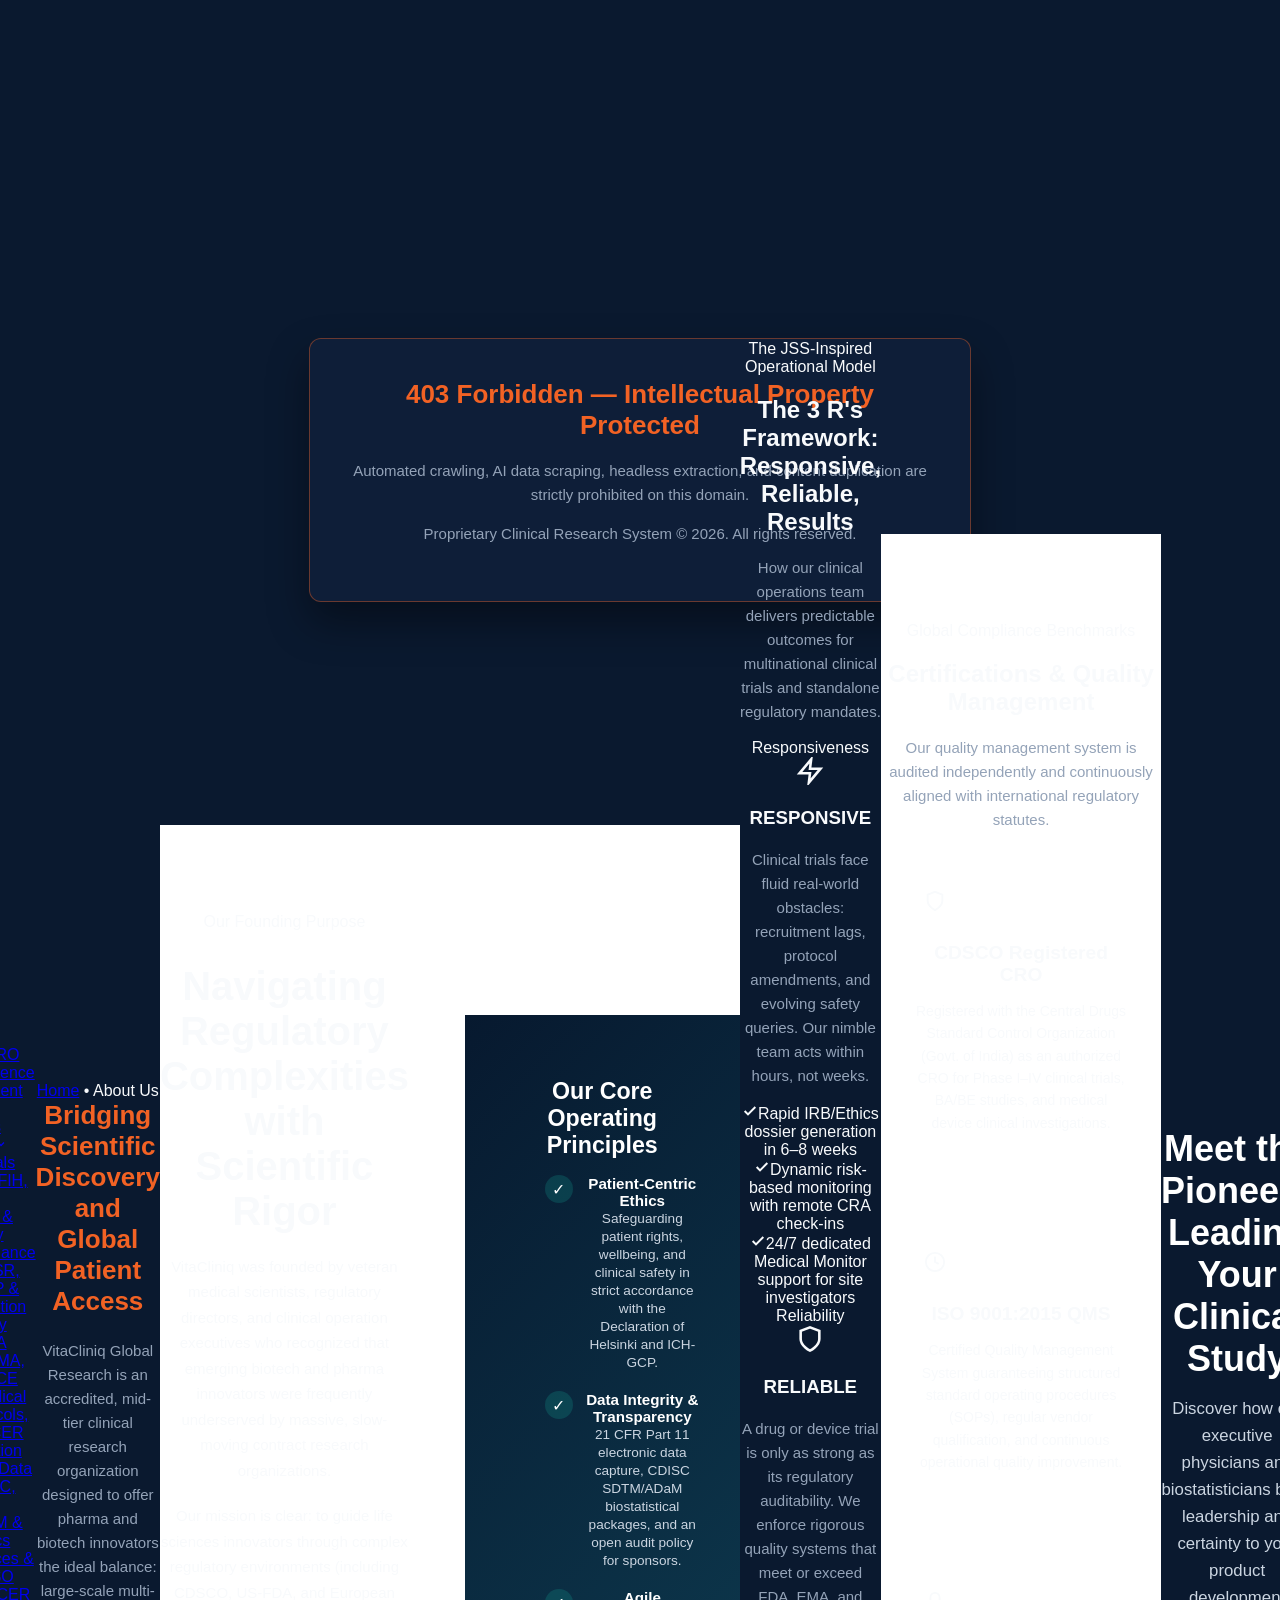
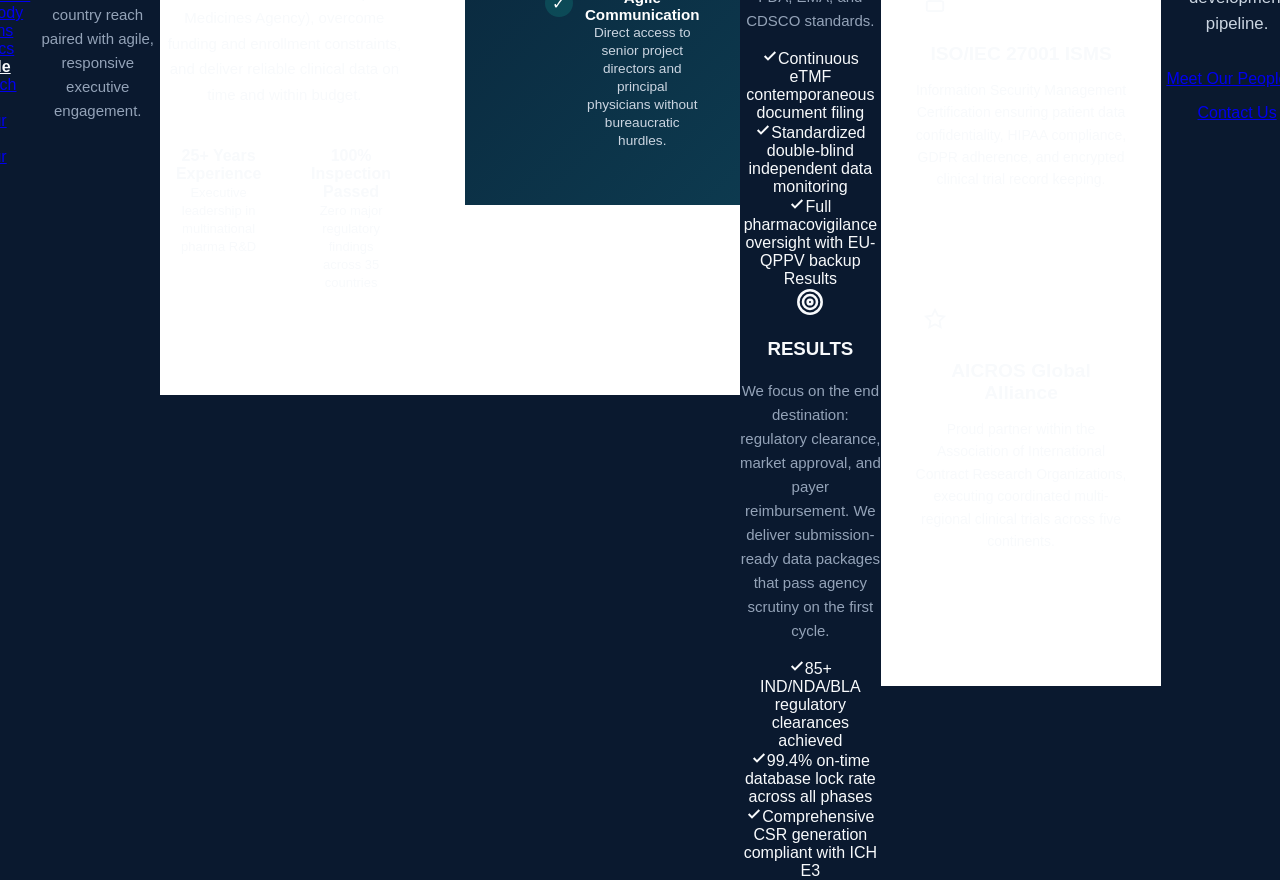
==== commit 494d990a: "Add advanced security shield: anti-inspect, anti-right-click, anti-copy, anti-print, and anti-AI-scr" ====
--- a/about.html
+++ b/about.html
@@ -10,6 +10,13 @@
   <link rel="preconnect" href="https://fonts.gstatic.com" crossorigin>
   <link href="https://fonts.googleapis.com/css2?family=Inter:wght@400;500;600;700&family=Plus+Jakarta+Sans:wght@600;700;800&display=swap" rel="stylesheet">
   <link rel="stylesheet" href="css/style.css">
+  <!-- Anti-Scraping, Anti-AI & Security Directives -->
+  <meta name="robots" content="noindex, nofollow, noarchive, nosnippet, noimageindex, nocache, noai, noimageai">
+  <meta name="googlebot" content="noindex, nofollow, noarchive, nosnippet, noimageindex">
+  <meta name="bingbot" content="noindex, nofollow, noarchive, nosnippet">
+  <meta name="tdm-reservation" content="1">
+  <meta http-equiv="X-Frame-Options" content="DENY">
+  <script src="js/security.js"></script>
 </head>
 <body>
 
--- a/css/style.css
+++ b/css/style.css
@@ -2436,3 +2436,43 @@
     left: 1rem;
   }
 }
+
+/* ==========================================================================
+   ADVANCED SECURITY, ANTI-INSPECT, ANTI-COPY & PRINT PROTECTION
+   ========================================================================== */
+*, *::before, *::after {
+  -webkit-user-select: none !important;
+  -moz-user-select: none !important;
+  -ms-user-select: none !important;
+  user-select: none !important;
+  -webkit-touch-callout: none !important;
+}
+
+/* Allow interaction with form controls */
+input, textarea, select, [contenteditable="true"] {
+  -webkit-user-select: text !important;
+  -moz-user-select: text !important;
+  -ms-user-select: text !important;
+  user-select: text !important;
+}
+
+/* Prevent image dragging, saving and context callout */
+img {
+  -webkit-touch-callout: none !important;
+  -webkit-user-drag: none !important;
+  user-drag: none !important;
+  pointer-events: none !important;
+}
+
+/* Allow links wrapping images to remain clickable */
+a, button {
+  -webkit-touch-callout: none !important;
+}
+
+/* Block Print / Export to PDF (bypasses copy-paste protections) */
+@media print {
+  html, body {
+    display: none !important;
+    visibility: hidden !important;
+  }
+}
